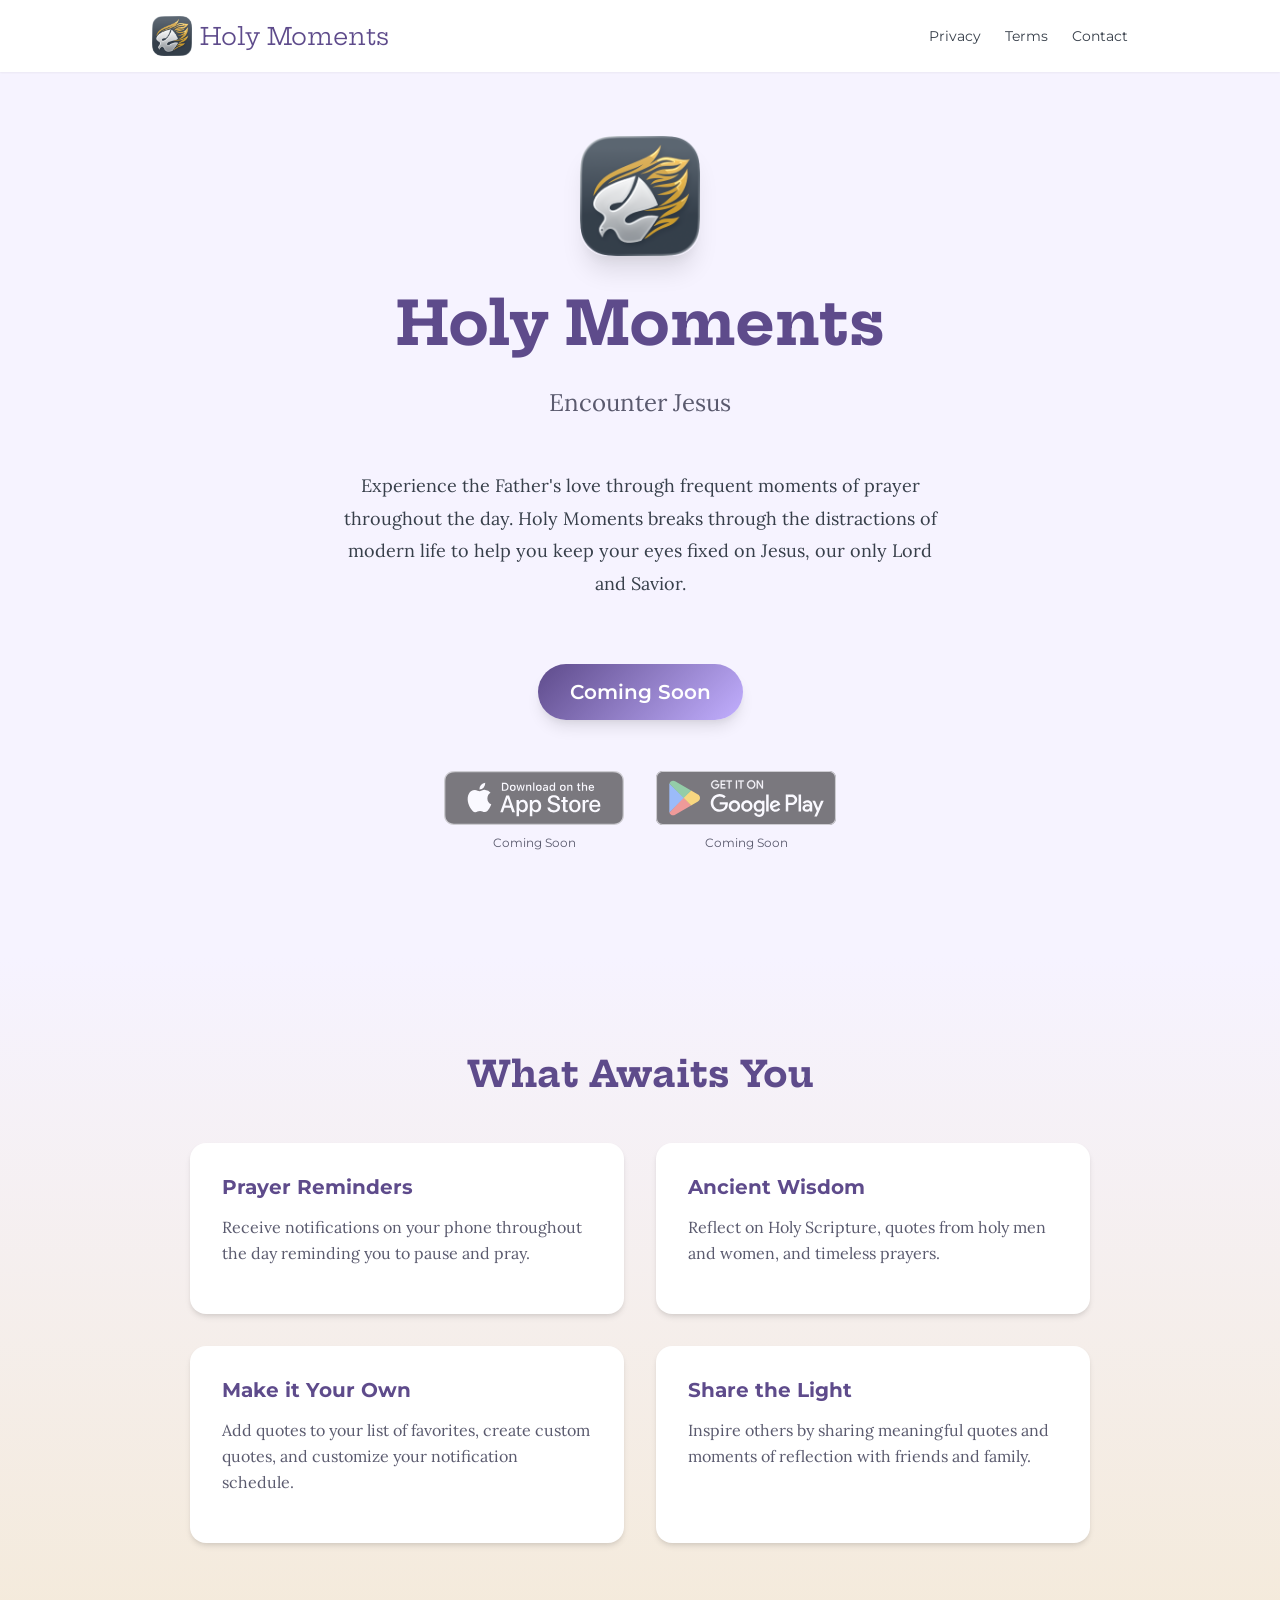
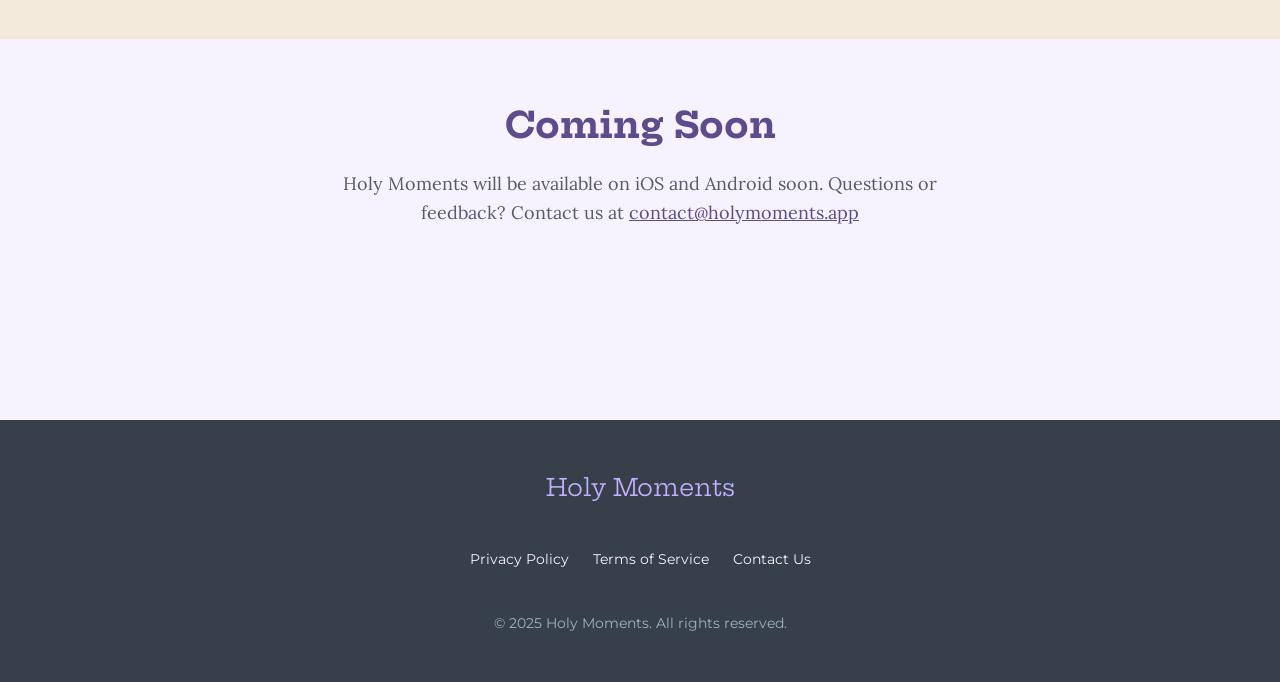
==== index.html @ 81e96ae2 "Layout changes in index.html" ====
<!DOCTYPE html>
<html lang="en">
<head>
    <meta charset="UTF-8">
    <meta name="viewport" content="width=device-width, initial-scale=1.0">
    <meta http-equiv="X-UA-Compatible" content="IE=edge">

    <!-- Primary Meta Tags -->
    <title>Holy Moments - Embrace Sacred Wisdom Daily</title>
    <meta name="title" content="Holy Moments - Embrace Sacred Wisdom Daily">
    <meta name="description" content="Discover daily inspiration through timeless prayers, meditations, and ancient wisdom. Holy Moments brings sacred moments to your daily life. Coming soon to iOS and Android.">
    <meta name="keywords" content="prayer, meditation, spiritual, holy moments, daily inspiration, ancient wisdom, mindfulness">
    <meta name="author" content="Holy Moments">

    <!-- Open Graph / Facebook -->
    <meta property="og:type" content="website">
    <meta property="og:url" content="https://holymoments.app/">
    <meta property="og:title" content="Holy Moments - Embrace Sacred Wisdom Daily">
    <meta property="og:description" content="Discover daily inspiration through timeless prayers, meditations, and ancient wisdom. Holy Moments brings sacred moments to your daily life.">
    <meta property="og:image" content="https://holymoments.app/Holy_Moments_OG_Image.png">
    <meta property="og:image:width" content="1200">
    <meta property="og:image:height" content="630">
    <meta property="og:site_name" content="Holy Moments">

    <!-- Twitter Card -->
    <meta name="twitter:card" content="summary_large_image">
    <meta name="twitter:url" content="https://holymoments.app/">
    <meta name="twitter:title" content="Holy Moments - Embrace Sacred Wisdom Daily">
    <meta name="twitter:description" content="Discover daily inspiration through timeless prayers, meditations, and ancient wisdom. Coming soon to iOS and Android.">
    <meta name="twitter:image" content="https://holymoments.app/Holy_Moments_OG_Image.png">

    <!-- Favicon -->
    <link rel="icon" type="image/png" href="/HolyMomentsLive-iOS-Default-256x256@1x.png">

    <!-- Canonical URL -->
    <link rel="canonical" href="https://holymoments.app/">

    <!-- Stylesheet -->
    <link rel="stylesheet" href="styles.css">

    <!-- Preconnect to Google Fonts for performance -->
    <link rel="preconnect" href="https://fonts.googleapis.com">
    <link rel="preconnect" href="https://fonts.gstatic.com" crossorigin>
</head>
<body>
    <!-- Header Navigation -->
    <header class="header">
        <nav class="nav container">
            <a href="/" class="nav-brand" style="display: flex; align-items: center; gap: 0.5rem;">
                <img src="HolyMomentsLive-iOS-Default-256x256@1x.png" alt="Holy Moments Logo" style="height: 40px; width: 40px; border-radius: 8px;">
                Holy Moments
            </a>
            <ul class="nav-links">
                <li><a href="/privacy-policy.html">Privacy</a></li>
                <li><a href="/terms-of-service.html">Terms</a></li>
                <li><a href="mailto:contact@holymoments.app">Contact</a></li>
            </ul>
        </nav>
    </header>

    <!-- Main Content -->
    <main>
        <!-- Hero Section -->
        <section class="section">
            <div class="container text-center">
                <img src="HolyMomentsLive-iOS-Default-256x256@1x.png" alt="Holy Moments App Icon" class="fade-in" style="width: 120px; height: 120px; margin: 0 auto var(--spacing-lg); display: block; border-radius: 27px; box-shadow: var(--shadow-xl);">

                <h1 class="fade-in" style="color: var(--color-royal-violet); font-size: var(--text-6xl); margin-bottom: var(--spacing-md);">
                    Holy Moments
                </h1>

                <p class="fade-in" style="font-family: var(--font-body); font-size: var(--text-2xl); color: var(--color-text-secondary); max-width: 700px; margin: 0 auto var(--spacing-xl);">
                    Encounter Jesus
                </p>

                <div class="fade-in" style="max-width: 600px; margin: 0 auto var(--spacing-2xl);">
                    <p style="font-size: var(--text-lg); line-height: 1.8; color: var(--color-text-primary);">
                        Experience the Father's love through frequent moments of prayer throughout the day.
                        Holy Moments breaks through the distractions of modern life to help you keep your eyes fixed on Jesus, our only Lord and Savior.
                    </p>
                </div>

                <!-- Coming Soon Badge -->
                <div class="fade-in" style="display: inline-block; background: linear-gradient(135deg, var(--color-royal-violet), var(--color-lavender-mist)); color: var(--color-pure-white); padding: 0.75rem 2rem; border-radius: var(--radius-full); font-family: var(--font-ui); font-weight: 600; font-size: var(--text-xl); margin-bottom: var(--spacing-xl); box-shadow: var(--shadow-lg);">
                    Coming Soon
                </div>

                <!-- App Store Buttons -->
                <div class="fade-in" style="display: flex; gap: var(--spacing-lg); justify-content: center; flex-wrap: wrap; margin-bottom: var(--spacing-2xl);">
                    <!-- App Store Button (Disabled) -->
                    <div style="position: relative;">
                        <a href="#" aria-disabled="true" onclick="return false;" style="display: flex; align-items: center; justify-content: center; width: 180px; height: 60px; opacity: 0.5; cursor: not-allowed; transition: opacity 0.3s ease;">
                            <img src="Download_on_the_App_Store_Badge_US-UK_RGB_blk_092917.svg" alt="Download on the App Store" style="width: 100%; height: 100%; object-fit: contain;">
                        </a>
                        <span style="position: absolute; bottom: -1.5rem; left: 50%; transform: translateX(-50%); font-family: var(--font-ui); font-size: var(--text-xs); color: var(--color-text-secondary); white-space: nowrap;">Coming Soon</span>
                    </div>

                    <!-- Google Play Button (Disabled) -->
                    <div style="position: relative;">
                        <a href="#" aria-disabled="true" onclick="return false;" style="display: flex; align-items: center; justify-content: center; width: 180px; height: 60px; opacity: 0.5; cursor: not-allowed; transition: opacity 0.3s ease;">
                            <img src="GetItOnGooglePlay_Badge_Web_color_English.svg" alt="Get it on Google Play" style="width: 100%; height: 100%; object-fit: contain;">
                        </a>
                        <span style="position: absolute; bottom: -1.5rem; left: 50%; transform: translateX(-50%); font-family: var(--font-ui); font-size: var(--text-xs); color: var(--color-text-secondary); white-space: nowrap;">Coming Soon</span>
                    </div>
                </div>
            </div>
        </section>

        <!-- Features Section -->
        <section class="section" style="background: linear-gradient(180deg, var(--color-pale-lavender) 0%, var(--color-cream) 100%); padding: var(--spacing-3xl) 0;">
            <div class="container">
                <h2 class="text-center mb-xl" style="color: var(--color-royal-violet);">
                    What Awaits You
                </h2>

                <style>
                    .features-grid {
                        display: grid;
                        grid-template-columns: repeat(2, 1fr);
                        gap: var(--spacing-lg);
                        max-width: 900px;
                        margin: 0 auto;
                    }
                    @media (max-width: 768px) {
                        .features-grid {
                            grid-template-columns: 1fr;
                        }
                    }
                </style>
                <div class="features-grid">
                    <!-- Feature 1 -->
                    <div class="card">
                        <h3 style="font-family: var(--font-ui); font-size: var(--text-xl); color: var(--color-royal-violet); margin-bottom: var(--spacing-sm);">
                            Prayer Reminders
                        </h3>
                        <p style="color: var(--color-text-secondary);">
                            Receive notifications on your phone throughout the day reminding you to pause and pray.
                        </p>
                    </div>

                    <!-- Feature 2 -->
                    <div class="card">
                        <h3 style="font-family: var(--font-ui); font-size: var(--text-xl); color: var(--color-royal-violet); margin-bottom: var(--spacing-sm);">
                            Ancient Wisdom
                        </h3>
                        <p style="color: var(--color-text-secondary);">
                            Reflect on Holy Scripture, quotes from holy men and women, and timeless prayers.
                        </p>
                    </div>
                    
                    <!-- Feature 3 -->
                    <div class="card">
                        <h3 style="font-family: var(--font-ui); font-size: var(--text-xl); color: var(--color-royal-violet); margin-bottom: var(--spacing-sm);">
                            Make it Your Own
                        </h3>
                        <p style="color: var(--color-text-secondary);">
                            Add quotes to your list of favorites, create custom quotes, and customize your notification schedule.
                        </p>
                    </div>
                    
                    <!-- Feature 4 -->
                    <div class="card">
                        <h3 style="font-family: var(--font-ui); font-size: var(--text-xl); color: var(--color-royal-violet); margin-bottom: var(--spacing-sm);">
                            Share the Light
                        </h3>
                        <p style="color: var(--color-text-secondary);">
                            Inspire others by sharing meaningful quotes and moments of reflection with friends and family.
                        </p>
                    </div>
                </div>
            </div>
        </section>

        <!-- Call to Action Section -->
        <section class="section text-center">
            <div class="container" style="max-width: 700px;">
                <h2 class="mb-md" style="color: var(--color-royal-violet);">
                    Coming Soon
                </h2>
                <p style="font-size: var(--text-lg); color: var(--color-text-secondary); margin-bottom: var(--spacing-lg);">
                    Holy Moments will be available on iOS and Android soon. Questions or feedback? Contact us at
                    <a href="mailto:contact@holymoments.app" style="color: var(--color-royal-violet); text-decoration: underline;">contact@holymoments.app</a>
                </p>
            </div>
        </section>
    </main>

    <!-- Footer -->
    <footer class="footer">
        <div class="container">
            <div class="footer-content">
                <p style="font-family: var(--font-primary); font-size: var(--text-2xl); color: var(--color-lavender-mist); margin-bottom: var(--spacing-sm);">
                    Holy Moments
                </p>

                <ul class="footer-links">
                    <li><a href="/privacy-policy.html">Privacy Policy</a></li>
                    <li><a href="/terms-of-service.html">Terms of Service</a></li>
                    <li><a href="mailto:contact@holymoments.app">Contact Us</a></li>
                </ul>

                <p class="footer-copyright">
                    &copy; 2025 Holy Moments. All rights reserved.
                </p>
            </div>
        </div>
    </footer>

    <!-- Minimal JavaScript for smooth animations on scroll -->
    <script>
        // Intersection Observer for fade-in animations on scroll
        const observerOptions = {
            threshold: 0.1,
            rootMargin: '0px 0px -50px 0px'
        };

        const observer = new IntersectionObserver((entries) => {
            entries.forEach(entry => {
                if (entry.isIntersecting) {
                    entry.target.style.opacity = '1';
                    entry.target.style.transform = 'translateY(0)';
                }
            });
        }, observerOptions);

        // Observe all fade-in elements
        document.querySelectorAll('.fade-in').forEach(el => {
            el.style.opacity = '0';
            el.style.transform = 'translateY(20px)';
            el.style.transition = 'opacity 0.6s ease-out, transform 0.6s ease-out';
            observer.observe(el);
        });

        // Prevent disabled app store buttons from navigating
        document.querySelectorAll('.app-store-button.disabled').forEach(button => {
            button.addEventListener('click', (e) => {
                e.preventDefault();
                return false;
            });
        });
    </script>
</body>
</html>
---- styles.css ----
/* Holy Moments Brand Stylesheet */
/* Last updated: November 13, 2025 */

/* ========================================
   GOOGLE FONTS IMPORT
   ======================================== */
@import url('https://fonts.googleapis.com/css2?family=Hepta+Slab:wght@300;400;500;600;700&family=Lora:ital,wght@0,400;0,500;0,600;0,700;1,400;1,500&family=Montserrat:wght@400;500;600;700&display=swap');

/* ========================================
   CSS CUSTOM PROPERTIES (VARIABLES)
   ======================================== */
:root {
  /* Primary Brand Colors */
  --color-golden-amber: #E6B64E;
  --color-slate-shadow: #373F4A;
  --color-royal-violet: #5E4B8B;
  --color-lavender-mist: #C2AFFF;
  --color-pale-lavender: #F6F3FF;
  --color-cream: #F4EADA;

  /* Supporting Colors */
  --color-teal-gray: #9CB7B3;
  --color-toast-green: #30D158;
  --color-toast-blue: #0A84FF;
  --color-toast-red: #FF453A;

  /* Neutral Colors */
  --color-pure-white: #FFFFFF;
  --color-very-light-purple: #FAF9FF;
  --color-very-light-gray: #FAFAFF;
  --color-very-dark-gray: #1C2025;
  --color-very-dark-gray-alt: #181818;
  --color-deep-black: #000000;

  /* Dynamic Theme Colors (Light Mode Default) */
  --color-background: var(--color-pale-lavender);
  --color-text-primary: var(--color-slate-shadow);
  --color-text-secondary: #5a5a6e;
  --color-button-primary: var(--color-golden-amber);
  --color-button-hover: #d4a43d;
  --color-accent: var(--color-royal-violet);
  --color-accent-light: var(--color-lavender-mist);

  /* Typography */
  --font-primary: 'Hepta Slab', serif;
  --font-body: 'Lora', serif;
  --font-ui: 'Montserrat', sans-serif;

  /* Font Sizes (Responsive Scale) */
  --text-xs: 0.75rem;    /* 12px */
  --text-sm: 0.875rem;   /* 14px */
  --text-base: 1rem;     /* 16px */
  --text-lg: 1.125rem;   /* 18px */
  --text-xl: 1.25rem;    /* 20px */
  --text-2xl: 1.5rem;    /* 24px */
  --text-3xl: 1.875rem;  /* 30px */
  --text-4xl: 2.25rem;   /* 36px */
  --text-5xl: 3rem;      /* 48px */
  --text-6xl: 3.75rem;   /* 60px */

  /* Spacing */
  --spacing-xs: 0.5rem;   /* 8px */
  --spacing-sm: 1rem;     /* 16px */
  --spacing-md: 1.5rem;   /* 24px */
  --spacing-lg: 2rem;     /* 32px */
  --spacing-xl: 3rem;     /* 48px */
  --spacing-2xl: 4rem;    /* 64px */
  --spacing-3xl: 6rem;    /* 96px */

  /* Border Radius */
  --radius-sm: 0.25rem;   /* 4px */
  --radius-md: 0.5rem;    /* 8px */
  --radius-lg: 1rem;      /* 16px */
  --radius-xl: 1.5rem;    /* 24px */
  --radius-full: 9999px;

  /* Shadows */
  --shadow-sm: 0 1px 2px 0 rgba(0, 0, 0, 0.05);
  --shadow-md: 0 4px 6px -1px rgba(0, 0, 0, 0.1), 0 2px 4px -1px rgba(0, 0, 0, 0.06);
  --shadow-lg: 0 10px 15px -3px rgba(0, 0, 0, 0.1), 0 4px 6px -2px rgba(0, 0, 0, 0.05);
  --shadow-xl: 0 20px 25px -5px rgba(0, 0, 0, 0.1), 0 10px 10px -5px rgba(0, 0, 0, 0.04);

  /* Transitions */
  --transition-fast: 150ms ease-in-out;
  --transition-base: 250ms ease-in-out;
  --transition-slow: 350ms ease-in-out;

  /* Container Widths */
  --container-sm: 640px;
  --container-md: 768px;
  --container-lg: 1024px;
  --container-xl: 1280px;
}

/* Dark Mode Variables */
@media (prefers-color-scheme: dark) {
  :root {
    --color-background: var(--color-slate-shadow);
    --color-text-primary: var(--color-pale-lavender);
    --color-text-secondary: #c5c5d8;
    --color-button-primary: var(--color-lavender-mist);
    --color-button-hover: #b09fff;
  }
}

/* ========================================
   BASE STYLES
   ======================================== */
* {
  margin: 0;
  padding: 0;
  box-sizing: border-box;
}

html {
  font-size: 16px;
  scroll-behavior: smooth;
  -webkit-font-smoothing: antialiased;
  -moz-osx-font-smoothing: grayscale;
}

body {
  font-family: var(--font-body);
  font-size: var(--text-base);
  line-height: 1.6;
  color: var(--color-text-primary);
  background-color: var(--color-background);
  min-height: 100vh;
}

/* ========================================
   TYPOGRAPHY
   ======================================== */
h1, h2, h3, h4, h5, h6 {
  font-family: var(--font-primary);
  line-height: 1.2;
  margin-bottom: var(--spacing-sm);
  color: var(--color-text-primary);
}

h1 {
  font-size: var(--text-5xl);
  margin-bottom: var(--spacing-md);
}

h2 {
  font-size: var(--text-4xl);
}

h3 {
  font-size: var(--text-3xl);
}

h4 {
  font-size: var(--text-2xl);
}

h5 {
  font-size: var(--text-xl);
}

h6 {
  font-size: var(--text-lg);
}

p {
  margin-bottom: var(--spacing-sm);
  font-family: var(--font-body);
}

a {
  color: var(--color-accent);
  text-decoration: none;
  transition: color var(--transition-fast);
}

a:hover {
  color: var(--color-accent-light);
}

strong, b {
  font-weight: 600;
}

/* ========================================
   LAYOUT UTILITIES
   ======================================== */
.container {
  width: 100%;
  max-width: var(--container-lg);
  margin: 0 auto;
  padding: 0 var(--spacing-md);
}

.container-sm {
  max-width: var(--container-sm);
}

.container-md {
  max-width: var(--container-md);
}

.container-xl {
  max-width: var(--container-xl);
}

.section {
  padding: var(--spacing-2xl) 0;
}

.text-center {
  text-align: center;
}

.text-primary {
  color: var(--color-text-primary);
}

.text-secondary {
  color: var(--color-text-secondary);
}

/* ========================================
   BUTTONS
   ======================================== */
.btn {
  display: inline-block;
  font-family: var(--font-ui);
  font-size: var(--text-base);
  font-weight: 600;
  padding: 0.75rem 1.5rem;
  border-radius: var(--radius-md);
  border: none;
  cursor: pointer;
  transition: all var(--transition-base);
  text-align: center;
  text-decoration: none;
  line-height: 1.5;
}

.btn-primary {
  background-color: var(--color-button-primary);
  color: var(--color-slate-shadow);
}

.btn-primary:hover {
  background-color: var(--color-button-hover);
  transform: translateY(-2px);
  box-shadow: var(--shadow-lg);
}

.btn-secondary {
  background-color: var(--color-accent);
  color: var(--color-pure-white);
}

.btn-secondary:hover {
  background-color: var(--color-accent-light);
  color: var(--color-slate-shadow);
  transform: translateY(-2px);
  box-shadow: var(--shadow-lg);
}

.btn-outline {
  background-color: transparent;
  border: 2px solid var(--color-button-primary);
  color: var(--color-button-primary);
}

.btn-outline:hover {
  background-color: var(--color-button-primary);
  color: var(--color-slate-shadow);
}

.btn-disabled,
.btn:disabled {
  opacity: 0.5;
  cursor: not-allowed;
  pointer-events: none;
}

.btn-lg {
  font-size: var(--text-lg);
  padding: 1rem 2rem;
}

.btn-sm {
  font-size: var(--text-sm);
  padding: 0.5rem 1rem;
}

/* App Store Buttons */
.app-store-button {
  display: inline-flex;
  align-items: center;
  justify-content: center;
  background-color: var(--color-deep-black);
  color: var(--color-pure-white);
  padding: 0.75rem 1.5rem;
  border-radius: var(--radius-md);
  font-family: var(--font-ui);
  font-size: var(--text-sm);
  font-weight: 500;
  text-decoration: none;
  transition: all var(--transition-base);
  min-width: 160px;
}

.app-store-button:hover:not(.disabled) {
  background-color: #2c2c2c;
  transform: translateY(-2px);
  box-shadow: var(--shadow-lg);
  color: var(--color-pure-white);
}

.app-store-button.disabled {
  opacity: 0.4;
  cursor: not-allowed;
  background-color: var(--color-very-dark-gray);
}

.app-store-button svg,
.app-store-button img {
  margin-right: 0.5rem;
  width: 24px;
  height: 24px;
}

/* ========================================
   NAVIGATION
   ======================================== */
.header {
  background-color: var(--color-pure-white);
  box-shadow: var(--shadow-sm);
  padding: var(--spacing-sm) 0;
  position: sticky;
  top: 0;
  z-index: 100;
}

@media (prefers-color-scheme: dark) {
  .header {
    background-color: var(--color-very-dark-gray);
  }
}

.nav {
  display: flex;
  justify-content: space-between;
  align-items: center;
}

.nav-brand {
  font-family: var(--font-primary);
  font-size: var(--text-2xl);
  color: var(--color-accent);
  text-decoration: none;
  transition: color var(--transition-fast);
}

.nav-brand:hover {
  color: var(--color-accent-light);
}

.nav-links {
  display: flex;
  gap: var(--spacing-md);
  list-style: none;
}

.nav-links a {
  font-family: var(--font-ui);
  font-size: var(--text-sm);
  color: var(--color-text-primary);
  text-decoration: none;
  transition: color var(--transition-fast);
}

.nav-links a:hover {
  color: var(--color-accent);
}

/* ========================================
   FOOTER
   ======================================== */
.footer {
  background-color: var(--color-slate-shadow);
  color: var(--color-pale-lavender);
  padding: var(--spacing-xl) 0 var(--spacing-lg);
  margin-top: var(--spacing-3xl);
}

.footer-content {
  display: flex;
  flex-direction: column;
  align-items: center;
  gap: var(--spacing-md);
  text-align: center;
}

.footer-links {
  display: flex;
  gap: var(--spacing-md);
  list-style: none;
  flex-wrap: wrap;
  justify-content: center;
}

.footer-links a {
  font-family: var(--font-ui);
  font-size: var(--text-sm);
  color: var(--color-pale-lavender);
  text-decoration: none;
  transition: color var(--transition-fast);
}

.footer-links a:hover {
  color: var(--color-lavender-mist);
}

.footer-copyright {
  font-family: var(--font-ui);
  font-size: var(--text-sm);
  color: var(--color-teal-gray);
  margin-top: var(--spacing-sm);
}

/* ========================================
   CARDS & COMPONENTS
   ======================================== */
.card {
  background-color: var(--color-pure-white);
  border-radius: var(--radius-lg);
  padding: var(--spacing-lg);
  box-shadow: var(--shadow-md);
  transition: transform var(--transition-base), box-shadow var(--transition-base);
}

@media (prefers-color-scheme: dark) {
  .card {
    background-color: var(--color-very-dark-gray);
  }
}

.card:hover {
  transform: translateY(-4px);
  box-shadow: var(--shadow-xl);
}

/* ========================================
   RESPONSIVE TYPOGRAPHY
   ======================================== */
@media (max-width: 768px) {
  :root {
    --text-5xl: 2.25rem;  /* 36px on mobile */
    --text-4xl: 1.875rem; /* 30px on mobile */
    --text-3xl: 1.5rem;   /* 24px on mobile */
  }

  h1 {
    font-size: var(--text-4xl);
  }

  .section {
    padding: var(--spacing-xl) 0;
  }
}

@media (max-width: 480px) {
  :root {
    --text-5xl: 1.875rem; /* 30px on small mobile */
    --text-4xl: 1.5rem;   /* 24px on small mobile */
  }

  .container {
    padding: 0 var(--spacing-sm);
  }

  .nav-links {
    gap: var(--spacing-sm);
    font-size: var(--text-xs);
  }
}

/* ========================================
   UTILITY CLASSES
   ======================================== */
.mt-xs { margin-top: var(--spacing-xs); }
.mt-sm { margin-top: var(--spacing-sm); }
.mt-md { margin-top: var(--spacing-md); }
.mt-lg { margin-top: var(--spacing-lg); }
.mt-xl { margin-top: var(--spacing-xl); }
.mt-2xl { margin-top: var(--spacing-2xl); }

.mb-xs { margin-bottom: var(--spacing-xs); }
.mb-sm { margin-bottom: var(--spacing-sm); }
.mb-md { margin-bottom: var(--spacing-md); }
.mb-lg { margin-bottom: var(--spacing-lg); }
.mb-xl { margin-bottom: var(--spacing-xl); }
.mb-2xl { margin-bottom: var(--spacing-2xl); }

.pt-xs { padding-top: var(--spacing-xs); }
.pt-sm { padding-top: var(--spacing-sm); }
.pt-md { padding-top: var(--spacing-md); }
.pt-lg { padding-top: var(--spacing-lg); }
.pt-xl { padding-top: var(--spacing-xl); }

.pb-xs { padding-bottom: var(--spacing-xs); }
.pb-sm { padding-bottom: var(--spacing-sm); }
.pb-md { padding-bottom: var(--spacing-md); }
.pb-lg { padding-bottom: var(--spacing-lg); }
.pb-xl { padding-bottom: var(--spacing-xl); }

.fade-in {
  animation: fadeIn var(--transition-slow) ease-in;
}

@keyframes fadeIn {
  from {
    opacity: 0;
    transform: translateY(20px);
  }
  to {
    opacity: 1;
    transform: translateY(0);
  }
}
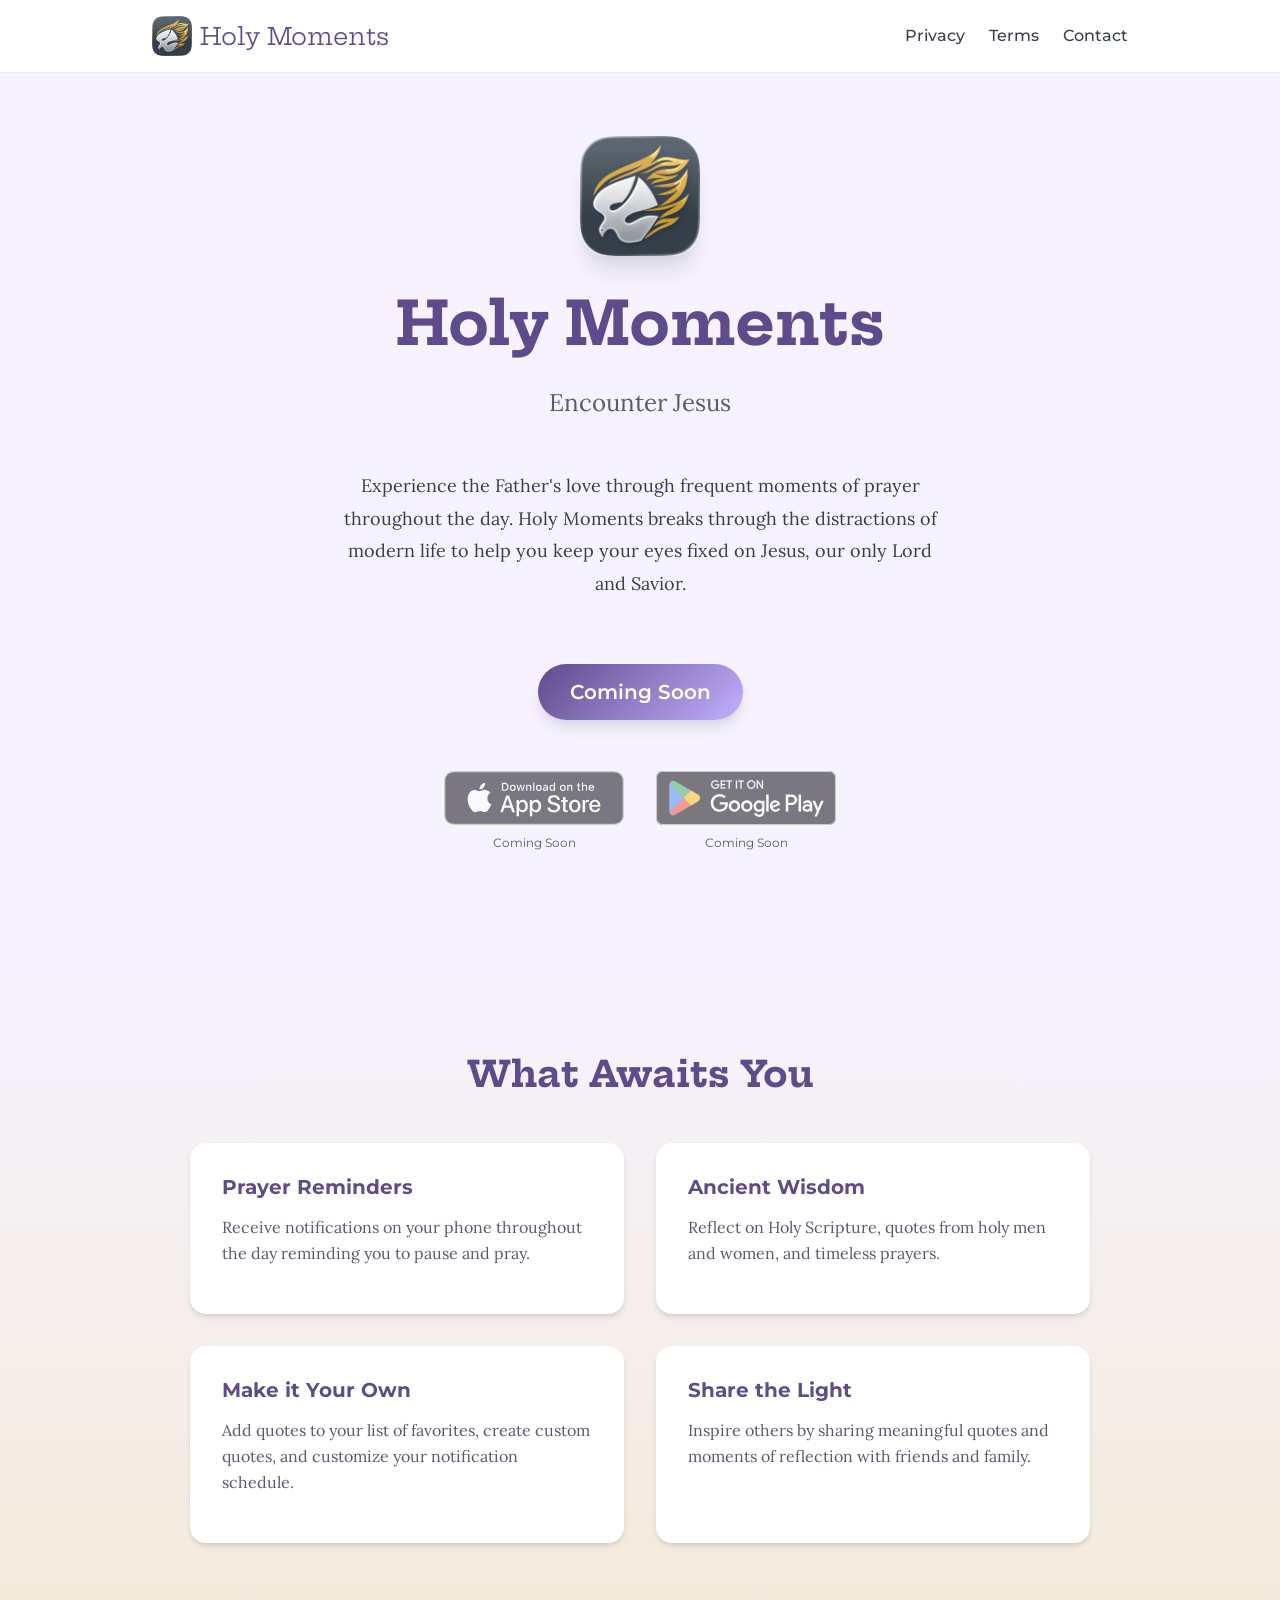
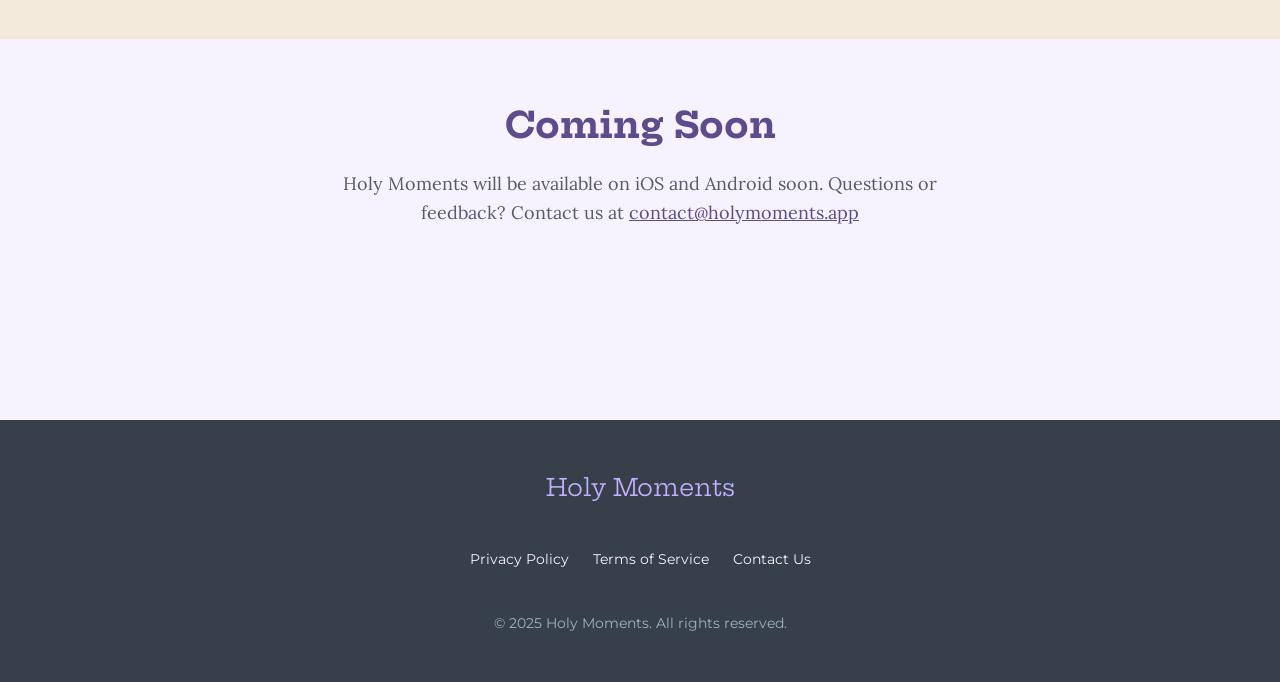
==== commit 7c4116ed: "Adjusting styling and layout" ====
--- a/index.html
+++ b/index.html
@@ -6,17 +6,17 @@
     <meta http-equiv="X-UA-Compatible" content="IE=edge">
 
     <!-- Primary Meta Tags -->
-    <title>Holy Moments - Embrace Sacred Wisdom Daily</title>
-    <meta name="title" content="Holy Moments - Embrace Sacred Wisdom Daily">
-    <meta name="description" content="Discover daily inspiration through timeless prayers, meditations, and ancient wisdom. Holy Moments brings sacred moments to your daily life. Coming soon to iOS and Android.">
+    <title>Holy Moments</title>
+    <meta name="title" content="Holy Moments">
+    <meta name="description" content="Experience the Father's love through frequent moments of prayer throughout the day. Holy Moments breaks through the distractions of modern life to help you keep your eyes fixed on Jesus, our only Lord and Savior.">
     <meta name="keywords" content="prayer, meditation, spiritual, holy moments, daily inspiration, ancient wisdom, mindfulness">
     <meta name="author" content="Holy Moments">
 
     <!-- Open Graph / Facebook -->
     <meta property="og:type" content="website">
     <meta property="og:url" content="https://holymoments.app/">
-    <meta property="og:title" content="Holy Moments - Embrace Sacred Wisdom Daily">
-    <meta property="og:description" content="Discover daily inspiration through timeless prayers, meditations, and ancient wisdom. Holy Moments brings sacred moments to your daily life.">
+    <meta property="og:title" content="Holy Moments">
+    <meta property="og:description" content="Experience the Father's love through frequent moments of prayer throughout the day. Holy Moments breaks through the distractions of modern life to help you keep your eyes fixed on Jesus, our only Lord and Savior.">
     <meta property="og:image" content="https://holymoments.app/Holy_Moments_OG_Image.png">
     <meta property="og:image:width" content="1200">
     <meta property="og:image:height" content="630">
@@ -25,8 +25,8 @@
     <!-- Twitter Card -->
     <meta name="twitter:card" content="summary_large_image">
     <meta name="twitter:url" content="https://holymoments.app/">
-    <meta name="twitter:title" content="Holy Moments - Embrace Sacred Wisdom Daily">
-    <meta name="twitter:description" content="Discover daily inspiration through timeless prayers, meditations, and ancient wisdom. Coming soon to iOS and Android.">
+    <meta name="twitter:title" content="Holy Moments">
+    <meta name="twitter:description" content="Experience the Father's love through frequent moments of prayer throughout the day. Holy Moments breaks through the distractions of modern life to help you keep your eyes fixed on Jesus, our only Lord and Savior.">
     <meta name="twitter:image" content="https://holymoments.app/Holy_Moments_OG_Image.png">
 
     <!-- Favicon -->
@@ -50,7 +50,16 @@
                 <img src="HolyMomentsLive-iOS-Default-256x256@1x.png" alt="Holy Moments Logo" style="height: 40px; width: 40px; border-radius: 8px;">
                 Holy Moments
             </a>
-            <ul class="nav-links">
+
+            <!-- Hamburger Menu Button (Mobile Only) -->
+            <button class="hamburger" id="hamburger" aria-label="Toggle menu">
+                <span></span>
+                <span></span>
+                <span></span>
+            </button>
+
+            <!-- Navigation Links -->
+            <ul class="nav-links" id="navLinks">
                 <li><a href="/privacy-policy.html">Privacy</a></li>
                 <li><a href="/terms-of-service.html">Terms</a></li>
                 <li><a href="mailto:contact@holymoments.app">Contact</a></li>
@@ -238,6 +247,33 @@
                 return false;
             });
         });
+
+        // Hamburger menu toggle
+        const hamburger = document.getElementById('hamburger');
+        const navLinks = document.getElementById('navLinks');
+
+        if (hamburger && navLinks) {
+            hamburger.addEventListener('click', () => {
+                hamburger.classList.toggle('active');
+                navLinks.classList.toggle('active');
+            });
+
+            // Close menu when clicking on a link
+            navLinks.querySelectorAll('a').forEach(link => {
+                link.addEventListener('click', () => {
+                    hamburger.classList.remove('active');
+                    navLinks.classList.remove('active');
+                });
+            });
+
+            // Close menu when clicking outside
+            document.addEventListener('click', (e) => {
+                if (!hamburger.contains(e.target) && !navLinks.contains(e.target)) {
+                    hamburger.classList.remove('active');
+                    navLinks.classList.remove('active');
+                }
+            });
+        }
     </script>
 </body>
 </html>
--- a/styles.css
+++ b/styles.css
@@ -370,7 +370,8 @@
 
 .nav-links a {
   font-family: var(--font-ui);
-  font-size: var(--text-sm);
+  font-size: var(--text-base);
+  font-weight: 500;
   color: var(--color-text-primary);
   text-decoration: none;
   transition: color var(--transition-fast);
@@ -448,6 +449,80 @@
 }
 
 /* ========================================
+   MOBILE NAVIGATION
+   ======================================== */
+/* Hamburger button - hidden by default */
+.hamburger {
+  display: none;
+  flex-direction: column;
+  gap: 5px;
+  background: none;
+  border: none;
+  cursor: pointer;
+  padding: 8px;
+  z-index: 1001;
+}
+
+.hamburger span {
+  width: 25px;
+  height: 3px;
+  background-color: var(--color-text-primary);
+  transition: all 0.3s ease;
+  border-radius: 3px;
+}
+
+/* Hamburger animation when open - simple X */
+.hamburger.active span:nth-child(1) {
+  transform: translateY(8px) rotate(45deg);
+}
+
+.hamburger.active span:nth-child(2) {
+  opacity: 0;
+}
+
+.hamburger.active span:nth-child(3) {
+  transform: translateY(-8px) rotate(-45deg);
+}
+
+/* Mobile styles */
+@media (max-width: 768px) {
+  .hamburger {
+    display: flex;
+  }
+
+  .nav-links {
+    position: fixed;
+    top: 0;
+    right: -100%;
+    height: 100vh;
+    width: 70%;
+    max-width: 300px;
+    background-color: var(--color-background);
+    flex-direction: column;
+    padding: 80px 30px 30px;
+    gap: var(--spacing-lg);
+    box-shadow: -2px 0 10px rgba(0, 0, 0, 0.1);
+    transition: right 0.3s ease;
+    z-index: 1000;
+  }
+
+  .nav-links.active {
+    right: 0;
+  }
+
+  .nav-links li {
+    width: 100%;
+  }
+
+  .nav-links a {
+    font-size: var(--text-lg);
+    font-weight: 500;
+    padding: var(--spacing-sm) 0;
+    display: block;
+  }
+}
+
+/* ========================================
    RESPONSIVE TYPOGRAPHY
    ======================================== */
 @media (max-width: 768px) {
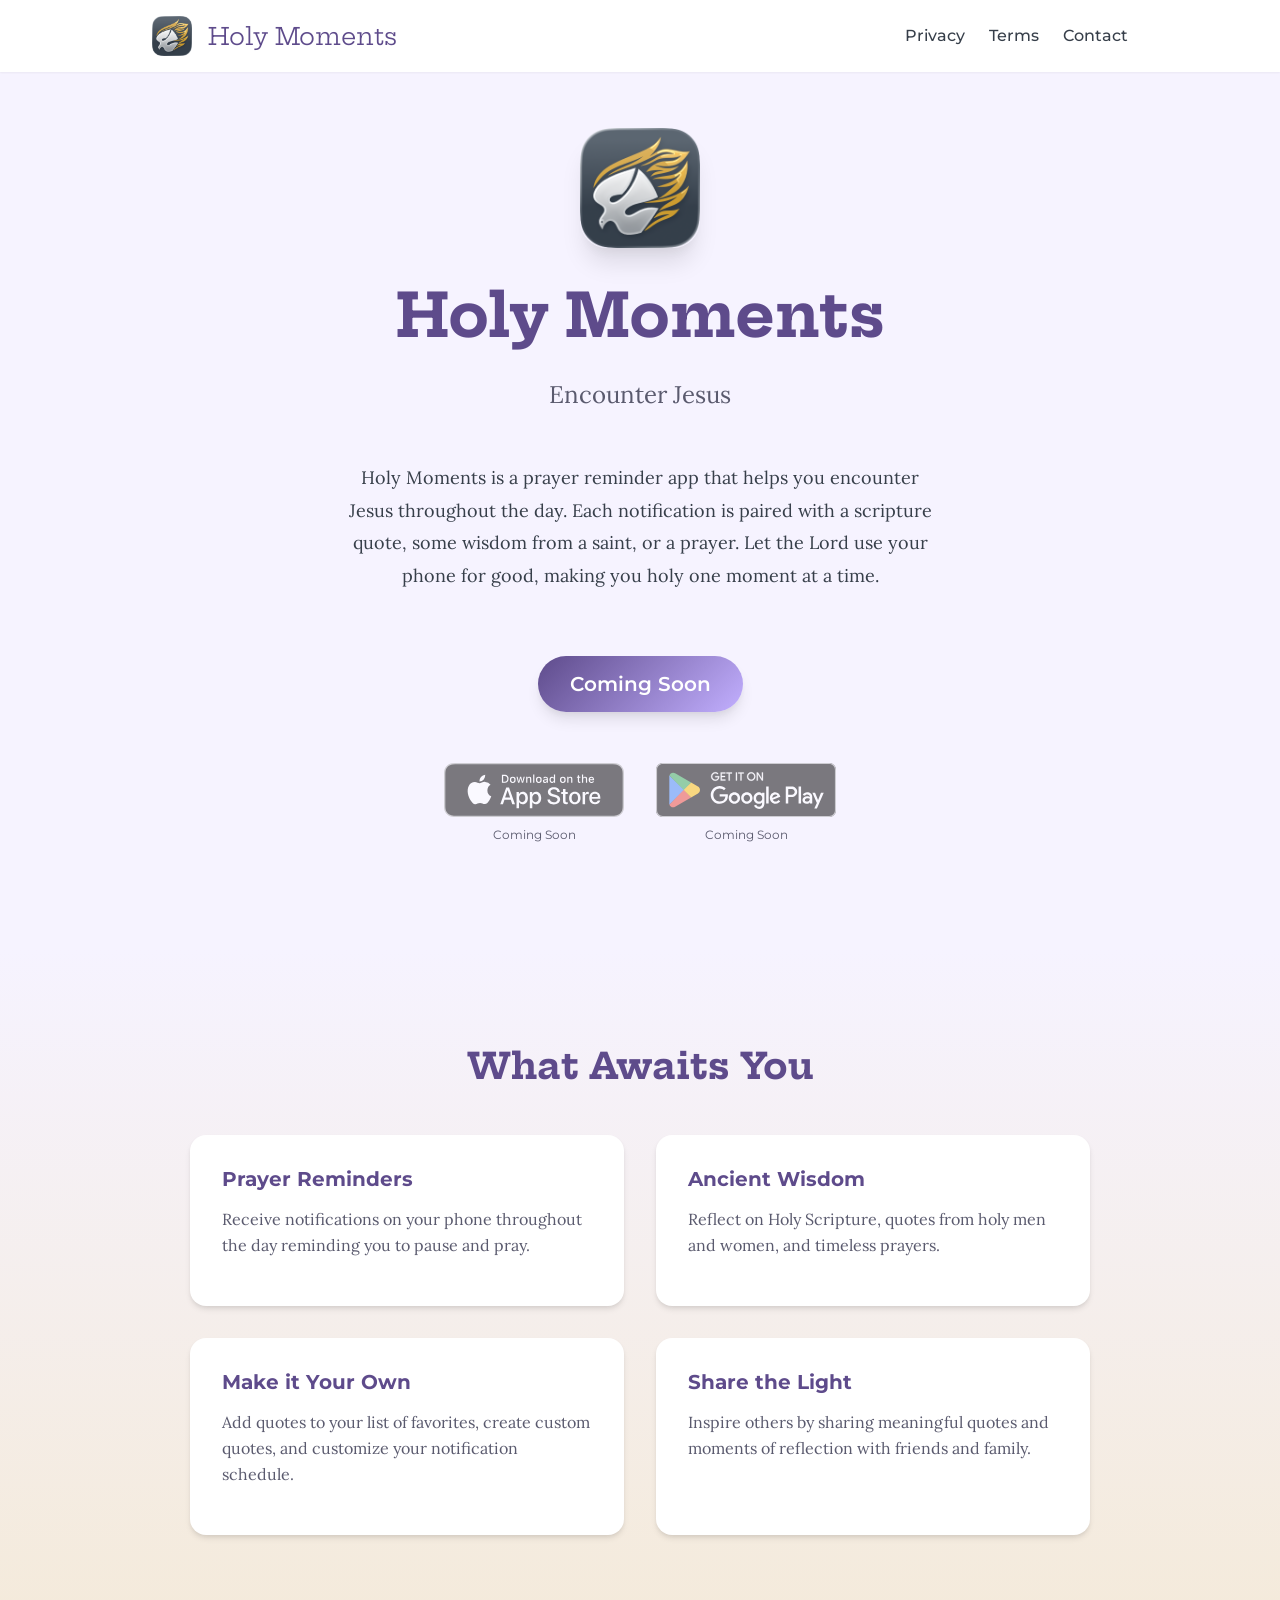
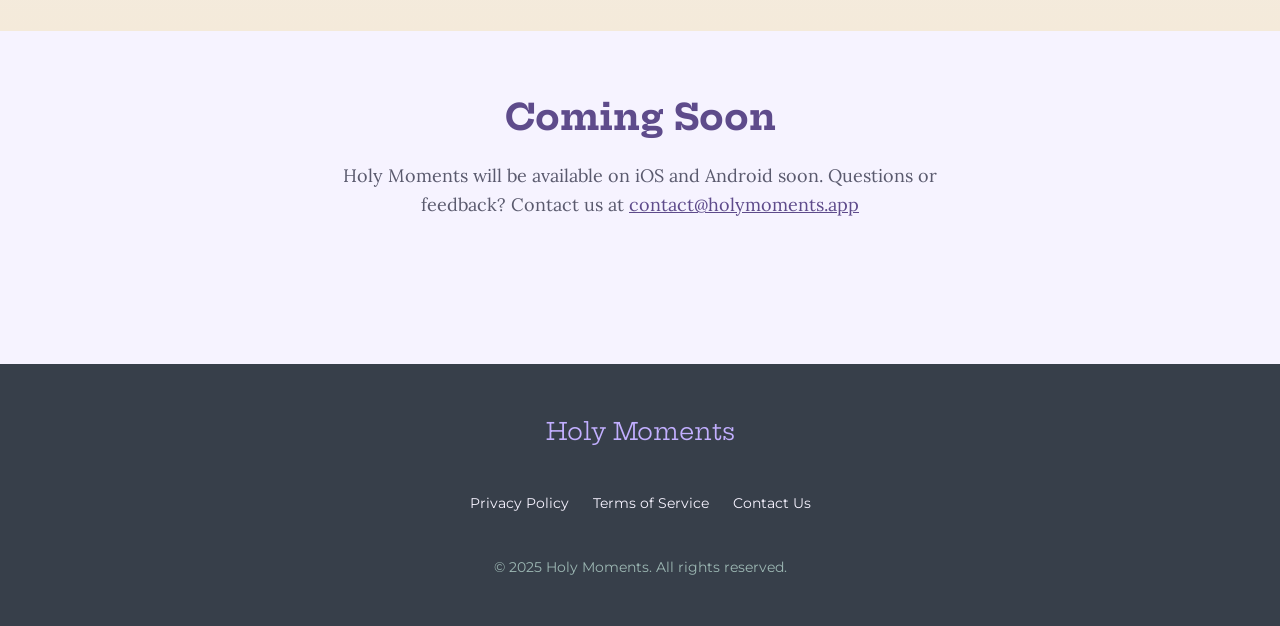
==== commit 39bd4d64: "Style and language updates" ====
--- a/index.html
+++ b/index.html
@@ -1,279 +1,303 @@
 <!DOCTYPE html>
 <html lang="en">
-<head>
-    <meta charset="UTF-8">
-    <meta name="viewport" content="width=device-width, initial-scale=1.0">
-    <meta http-equiv="X-UA-Compatible" content="IE=edge">
+  <head>
+    <meta charset="UTF-8" />
+    <meta name="viewport" content="width=device-width, initial-scale=1.0" />
+    <meta http-equiv="X-UA-Compatible" content="IE=edge" />
 
     <!-- Primary Meta Tags -->
     <title>Holy Moments</title>
-    <meta name="title" content="Holy Moments">
-    <meta name="description" content="Experience the Father's love through frequent moments of prayer throughout the day. Holy Moments breaks through the distractions of modern life to help you keep your eyes fixed on Jesus, our only Lord and Savior.">
-    <meta name="keywords" content="prayer, meditation, spiritual, holy moments, daily inspiration, ancient wisdom, mindfulness">
-    <meta name="author" content="Holy Moments">
+    <meta name="title" content="Holy Moments" />
+    <meta
+      name="description"
+      content="Holy Moments is a prayer reminder app that helps you encounter Jesus throughout the day. Each notification is paired with a scripture quote, some wisdom from a saint, or a prayer. Let the Lord use your phone for good, making you holy one moment at a time."
+    />
+    <meta
+      name="keywords"
+      content="prayer, meditation, spiritual, holy moments, daily inspiration, ancient wisdom, mindfulness"
+    />
+    <meta name="author" content="Holy Moments" />
 
     <!-- Open Graph / Facebook -->
-    <meta property="og:type" content="website">
-    <meta property="og:url" content="https://holymoments.app/">
-    <meta property="og:title" content="Holy Moments">
-    <meta property="og:description" content="Experience the Father's love through frequent moments of prayer throughout the day. Holy Moments breaks through the distractions of modern life to help you keep your eyes fixed on Jesus, our only Lord and Savior.">
-    <meta property="og:image" content="https://holymoments.app/Holy_Moments_OG_Image.png">
-    <meta property="og:image:width" content="1200">
-    <meta property="og:image:height" content="630">
-    <meta property="og:site_name" content="Holy Moments">
+    <meta property="og:type" content="website" />
+    <meta property="og:url" content="https://holymoments.app/" />
+    <meta property="og:title" content="Holy Moments" />
+    <meta
+      property="og:description"
+      content="Holy Moments is a prayer reminder app that helps you encounter Jesus throughout the day. Each notification is paired with a scripture quote, some wisdom from a saint, or a prayer. Let the Lord use your phone for good, making you holy one moment at a time."
+    />
+    <meta
+      property="og:image"
+      content="https://holymoments.app/Holy_Moments_OG_Image.png"
+    />
+    <meta property="og:image:width" content="1200" />
+    <meta property="og:image:height" content="630" />
+    <meta property="og:site_name" content="Holy Moments" />
 
     <!-- Twitter Card -->
-    <meta name="twitter:card" content="summary_large_image">
-    <meta name="twitter:url" content="https://holymoments.app/">
-    <meta name="twitter:title" content="Holy Moments">
-    <meta name="twitter:description" content="Experience the Father's love through frequent moments of prayer throughout the day. Holy Moments breaks through the distractions of modern life to help you keep your eyes fixed on Jesus, our only Lord and Savior.">
-    <meta name="twitter:image" content="https://holymoments.app/Holy_Moments_OG_Image.png">
+    <meta name="twitter:card" content="summary_large_image" />
+    <meta name="twitter:url" content="https://holymoments.app/" />
+    <meta name="twitter:title" content="Holy Moments" />
+    <meta
+      name="twitter:description"
+      content="Holy Moments is a prayer reminder app that helps you encounter Jesus throughout the day. Each notification is paired with a scripture quote, some wisdom from a saint, or a prayer. Let the Lord use your phone for good, making you holy one moment at a time."
+    />
+    <meta
+      name="twitter:image"
+      content="https://holymoments.app/Holy_Moments_OG_Image.png"
+    />
 
     <!-- Favicon -->
-    <link rel="icon" type="image/png" href="/HolyMomentsLive-iOS-Default-256x256@1x.png">
+    <link
+      rel="icon"
+      type="image/png"
+      href="/HolyMomentsLive-iOS-Default-256x256@1x.png"
+    />
 
     <!-- Canonical URL -->
-    <link rel="canonical" href="https://holymoments.app/">
+    <link rel="canonical" href="https://holymoments.app/" />
 
     <!-- Stylesheet -->
-    <link rel="stylesheet" href="styles.css">
+    <link rel="stylesheet" href="styles.css" />
 
     <!-- Preconnect to Google Fonts for performance -->
-    <link rel="preconnect" href="https://fonts.googleapis.com">
-    <link rel="preconnect" href="https://fonts.gstatic.com" crossorigin>
-</head>
-<body>
+    <link rel="preconnect" href="https://fonts.googleapis.com" />
+    <link rel="preconnect" href="https://fonts.gstatic.com" crossorigin />
+  </head>
+  <body>
     <!-- Header Navigation -->
     <header class="header">
-        <nav class="nav container">
-            <a href="/" class="nav-brand" style="display: flex; align-items: center; gap: 0.5rem;">
-                <img src="HolyMomentsLive-iOS-Default-256x256@1x.png" alt="Holy Moments Logo" style="height: 40px; width: 40px; border-radius: 8px;">
-                Holy Moments
-            </a>
-
-            <!-- Hamburger Menu Button (Mobile Only) -->
-            <button class="hamburger" id="hamburger" aria-label="Toggle menu">
-                <span></span>
-                <span></span>
-                <span></span>
-            </button>
-
-            <!-- Navigation Links -->
-            <ul class="nav-links" id="navLinks">
-                <li><a href="/privacy-policy.html">Privacy</a></li>
-                <li><a href="/terms-of-service.html">Terms</a></li>
-                <li><a href="mailto:contact@holymoments.app">Contact</a></li>
-            </ul>
-        </nav>
+      <nav class="nav container">
+        <a href="/" class="nav-brand nav-brand-wrapper">
+          <img
+            src="HolyMomentsLive-iOS-Default-256x256@1x.png"
+            alt="Holy Moments Logo"
+            class="nav-brand-logo"
+          />
+          Holy Moments
+        </a>
+
+        <!-- Hamburger Menu Button (Mobile Only) -->
+        <button class="hamburger" id="hamburger" aria-label="Toggle menu">
+          <span></span>
+          <span></span>
+          <span></span>
+        </button>
+
+        <!-- Navigation Links -->
+        <ul class="nav-links" id="navLinks">
+          <li><a href="/privacy-policy.html">Privacy</a></li>
+          <li><a href="/terms-of-service.html">Terms</a></li>
+          <li><a href="mailto:contact@holymoments.app">Contact</a></li>
+        </ul>
+      </nav>
     </header>
 
     <!-- Main Content -->
     <main>
-        <!-- Hero Section -->
-        <section class="section">
-            <div class="container text-center">
-                <img src="HolyMomentsLive-iOS-Default-256x256@1x.png" alt="Holy Moments App Icon" class="fade-in" style="width: 120px; height: 120px; margin: 0 auto var(--spacing-lg); display: block; border-radius: 27px; box-shadow: var(--shadow-xl);">
-
-                <h1 class="fade-in" style="color: var(--color-royal-violet); font-size: var(--text-6xl); margin-bottom: var(--spacing-md);">
-                    Holy Moments
-                </h1>
-
-                <p class="fade-in" style="font-family: var(--font-body); font-size: var(--text-2xl); color: var(--color-text-secondary); max-width: 700px; margin: 0 auto var(--spacing-xl);">
-                    Encounter Jesus
-                </p>
-
-                <div class="fade-in" style="max-width: 600px; margin: 0 auto var(--spacing-2xl);">
-                    <p style="font-size: var(--text-lg); line-height: 1.8; color: var(--color-text-primary);">
-                        Experience the Father's love through frequent moments of prayer throughout the day.
-                        Holy Moments breaks through the distractions of modern life to help you keep your eyes fixed on Jesus, our only Lord and Savior.
-                    </p>
-                </div>
-
-                <!-- Coming Soon Badge -->
-                <div class="fade-in" style="display: inline-block; background: linear-gradient(135deg, var(--color-royal-violet), var(--color-lavender-mist)); color: var(--color-pure-white); padding: 0.75rem 2rem; border-radius: var(--radius-full); font-family: var(--font-ui); font-weight: 600; font-size: var(--text-xl); margin-bottom: var(--spacing-xl); box-shadow: var(--shadow-lg);">
-                    Coming Soon
-                </div>
-
-                <!-- App Store Buttons -->
-                <div class="fade-in" style="display: flex; gap: var(--spacing-lg); justify-content: center; flex-wrap: wrap; margin-bottom: var(--spacing-2xl);">
-                    <!-- App Store Button (Disabled) -->
-                    <div style="position: relative;">
-                        <a href="#" aria-disabled="true" onclick="return false;" style="display: flex; align-items: center; justify-content: center; width: 180px; height: 60px; opacity: 0.5; cursor: not-allowed; transition: opacity 0.3s ease;">
-                            <img src="Download_on_the_App_Store_Badge_US-UK_RGB_blk_092917.svg" alt="Download on the App Store" style="width: 100%; height: 100%; object-fit: contain;">
-                        </a>
-                        <span style="position: absolute; bottom: -1.5rem; left: 50%; transform: translateX(-50%); font-family: var(--font-ui); font-size: var(--text-xs); color: var(--color-text-secondary); white-space: nowrap;">Coming Soon</span>
-                    </div>
-
-                    <!-- Google Play Button (Disabled) -->
-                    <div style="position: relative;">
-                        <a href="#" aria-disabled="true" onclick="return false;" style="display: flex; align-items: center; justify-content: center; width: 180px; height: 60px; opacity: 0.5; cursor: not-allowed; transition: opacity 0.3s ease;">
-                            <img src="GetItOnGooglePlay_Badge_Web_color_English.svg" alt="Get it on Google Play" style="width: 100%; height: 100%; object-fit: contain;">
-                        </a>
-                        <span style="position: absolute; bottom: -1.5rem; left: 50%; transform: translateX(-50%); font-family: var(--font-ui); font-size: var(--text-xs); color: var(--color-text-secondary); white-space: nowrap;">Coming Soon</span>
-                    </div>
-                </div>
-            </div>
-        </section>
-
-        <!-- Features Section -->
-        <section class="section" style="background: linear-gradient(180deg, var(--color-pale-lavender) 0%, var(--color-cream) 100%); padding: var(--spacing-3xl) 0;">
-            <div class="container">
-                <h2 class="text-center mb-xl" style="color: var(--color-royal-violet);">
-                    What Awaits You
-                </h2>
-
-                <style>
-                    .features-grid {
-                        display: grid;
-                        grid-template-columns: repeat(2, 1fr);
-                        gap: var(--spacing-lg);
-                        max-width: 900px;
-                        margin: 0 auto;
-                    }
-                    @media (max-width: 768px) {
-                        .features-grid {
-                            grid-template-columns: 1fr;
-                        }
-                    }
-                </style>
-                <div class="features-grid">
-                    <!-- Feature 1 -->
-                    <div class="card">
-                        <h3 style="font-family: var(--font-ui); font-size: var(--text-xl); color: var(--color-royal-violet); margin-bottom: var(--spacing-sm);">
-                            Prayer Reminders
-                        </h3>
-                        <p style="color: var(--color-text-secondary);">
-                            Receive notifications on your phone throughout the day reminding you to pause and pray.
-                        </p>
-                    </div>
-
-                    <!-- Feature 2 -->
-                    <div class="card">
-                        <h3 style="font-family: var(--font-ui); font-size: var(--text-xl); color: var(--color-royal-violet); margin-bottom: var(--spacing-sm);">
-                            Ancient Wisdom
-                        </h3>
-                        <p style="color: var(--color-text-secondary);">
-                            Reflect on Holy Scripture, quotes from holy men and women, and timeless prayers.
-                        </p>
-                    </div>
-                    
-                    <!-- Feature 3 -->
-                    <div class="card">
-                        <h3 style="font-family: var(--font-ui); font-size: var(--text-xl); color: var(--color-royal-violet); margin-bottom: var(--spacing-sm);">
-                            Make it Your Own
-                        </h3>
-                        <p style="color: var(--color-text-secondary);">
-                            Add quotes to your list of favorites, create custom quotes, and customize your notification schedule.
-                        </p>
-                    </div>
-                    
-                    <!-- Feature 4 -->
-                    <div class="card">
-                        <h3 style="font-family: var(--font-ui); font-size: var(--text-xl); color: var(--color-royal-violet); margin-bottom: var(--spacing-sm);">
-                            Share the Light
-                        </h3>
-                        <p style="color: var(--color-text-secondary);">
-                            Inspire others by sharing meaningful quotes and moments of reflection with friends and family.
-                        </p>
-                    </div>
-                </div>
-            </div>
-        </section>
-
-        <!-- Call to Action Section -->
-        <section class="section text-center">
-            <div class="container" style="max-width: 700px;">
-                <h2 class="mb-md" style="color: var(--color-royal-violet);">
-                    Coming Soon
-                </h2>
-                <p style="font-size: var(--text-lg); color: var(--color-text-secondary); margin-bottom: var(--spacing-lg);">
-                    Holy Moments will be available on iOS and Android soon. Questions or feedback? Contact us at
-                    <a href="mailto:contact@holymoments.app" style="color: var(--color-royal-violet); text-decoration: underline;">contact@holymoments.app</a>
-                </p>
-            </div>
-        </section>
+      <!-- Hero Section -->
+      <section class="section">
+        <div class="container text-center">
+          <img
+            src="HolyMomentsLive-iOS-Default-256x256@1x.png"
+            alt="Holy Moments App Icon"
+            class="fade-in hero-icon"
+          />
+
+          <h1 class="fade-in hero-title">Holy Moments</h1>
+
+          <p class="fade-in hero-subtitle">Encounter Jesus</p>
+
+          <div class="fade-in hero-description-wrapper">
+            <p class="hero-description">
+              Holy Moments is a prayer reminder app that helps you encounter
+              Jesus throughout the day. Each notification is paired with a
+              scripture quote, some wisdom from a saint, or a prayer. Let the
+              Lord use your phone for good, making you holy one moment at a
+              time.
+            </p>
+          </div>
+
+          <!-- Coming Soon Badge -->
+          <div class="fade-in coming-soon-badge">Coming Soon</div>
+
+          <!-- App Store Buttons -->
+          <div class="fade-in app-store-buttons-wrapper">
+            <!-- App Store Button (Disabled) -->
+            <div class="app-store-button-container">
+              <a
+                href="#"
+                aria-disabled="true"
+                onclick="return false;"
+                class="app-store-button-disabled"
+              >
+                <img
+                  src="Download_on_the_App_Store_Badge_US-UK_RGB_blk_092917.svg"
+                  alt="Download on the App Store"
+                />
+              </a>
+              <span class="app-store-button-label">Coming Soon</span>
+            </div>
+
+            <!-- Google Play Button (Disabled) -->
+            <div class="app-store-button-container">
+              <a
+                href="#"
+                aria-disabled="true"
+                onclick="return false;"
+                class="app-store-button-disabled"
+              >
+                <img
+                  src="GetItOnGooglePlay_Badge_Web_color_English.svg"
+                  alt="Get it on Google Play"
+                />
+              </a>
+              <span class="app-store-button-label">Coming Soon</span>
+            </div>
+          </div>
+        </div>
+      </section>
+
+      <!-- Features Section -->
+      <section class="section features-section">
+        <div class="container">
+          <h2 class="text-center mb-xl section-heading">What Awaits You</h2>
+
+          <div class="features-grid">
+            <!-- Feature 1 -->
+            <div class="card">
+              <h3 class="feature-card-header">Prayer Reminders</h3>
+              <p class="feature-card-text">
+                Receive notifications on your phone throughout the day reminding
+                you to pause and pray.
+              </p>
+            </div>
+
+            <!-- Feature 2 -->
+            <div class="card">
+              <h3 class="feature-card-header">Ancient Wisdom</h3>
+              <p class="feature-card-text">
+                Reflect on Holy Scripture, quotes from holy men and women, and
+                timeless prayers.
+              </p>
+            </div>
+
+            <!-- Feature 3 -->
+            <div class="card">
+              <h3 class="feature-card-header">Make it Your Own</h3>
+              <p class="feature-card-text">
+                Add quotes to your list of favorites, create custom quotes, and
+                customize your notification schedule.
+              </p>
+            </div>
+
+            <!-- Feature 4 -->
+            <div class="card">
+              <h3 class="feature-card-header">Share the Light</h3>
+              <p class="feature-card-text">
+                Inspire others by sharing meaningful quotes and moments of
+                reflection with friends and family.
+              </p>
+            </div>
+          </div>
+        </div>
+      </section>
+
+      <!-- Call to Action Section -->
+      <section class="section text-center">
+        <div class="container cta-container">
+          <h2 class="mb-md section-heading">Coming Soon</h2>
+          <p class="cta-text">
+            Holy Moments will be available on iOS and Android soon. Questions or
+            feedback? Contact us at
+            <a href="mailto:contact@holymoments.app" class="cta-link"
+              >contact@holymoments.app</a
+            >
+          </p>
+        </div>
+      </section>
     </main>
 
     <!-- Footer -->
     <footer class="footer">
-        <div class="container">
-            <div class="footer-content">
-                <p style="font-family: var(--font-primary); font-size: var(--text-2xl); color: var(--color-lavender-mist); margin-bottom: var(--spacing-sm);">
-                    Holy Moments
-                </p>
-
-                <ul class="footer-links">
-                    <li><a href="/privacy-policy.html">Privacy Policy</a></li>
-                    <li><a href="/terms-of-service.html">Terms of Service</a></li>
-                    <li><a href="mailto:contact@holymoments.app">Contact Us</a></li>
-                </ul>
-
-                <p class="footer-copyright">
-                    &copy; 2025 Holy Moments. All rights reserved.
-                </p>
-            </div>
+      <div class="container">
+        <div class="footer-content">
+          <p class="footer-brand">Holy Moments</p>
+
+          <ul class="footer-links">
+            <li><a href="/privacy-policy.html">Privacy Policy</a></li>
+            <li><a href="/terms-of-service.html">Terms of Service</a></li>
+            <li><a href="mailto:contact@holymoments.app">Contact Us</a></li>
+          </ul>
+
+          <p class="footer-copyright">
+            &copy; 2025 Holy Moments. All rights reserved.
+          </p>
         </div>
+      </div>
     </footer>
 
     <!-- Minimal JavaScript for smooth animations on scroll -->
     <script>
-        // Intersection Observer for fade-in animations on scroll
-        const observerOptions = {
-            threshold: 0.1,
-            rootMargin: '0px 0px -50px 0px'
-        };
-
-        const observer = new IntersectionObserver((entries) => {
-            entries.forEach(entry => {
-                if (entry.isIntersecting) {
-                    entry.target.style.opacity = '1';
-                    entry.target.style.transform = 'translateY(0)';
-                }
-            });
-        }, observerOptions);
-
-        // Observe all fade-in elements
-        document.querySelectorAll('.fade-in').forEach(el => {
-            el.style.opacity = '0';
-            el.style.transform = 'translateY(20px)';
-            el.style.transition = 'opacity 0.6s ease-out, transform 0.6s ease-out';
-            observer.observe(el);
-        });
-
-        // Prevent disabled app store buttons from navigating
-        document.querySelectorAll('.app-store-button.disabled').forEach(button => {
-            button.addEventListener('click', (e) => {
-                e.preventDefault();
-                return false;
-            });
-        });
-
-        // Hamburger menu toggle
-        const hamburger = document.getElementById('hamburger');
-        const navLinks = document.getElementById('navLinks');
-
-        if (hamburger && navLinks) {
-            hamburger.addEventListener('click', () => {
-                hamburger.classList.toggle('active');
-                navLinks.classList.toggle('active');
-            });
-
-            // Close menu when clicking on a link
-            navLinks.querySelectorAll('a').forEach(link => {
-                link.addEventListener('click', () => {
-                    hamburger.classList.remove('active');
-                    navLinks.classList.remove('active');
-                });
-            });
-
-            // Close menu when clicking outside
-            document.addEventListener('click', (e) => {
-                if (!hamburger.contains(e.target) && !navLinks.contains(e.target)) {
-                    hamburger.classList.remove('active');
-                    navLinks.classList.remove('active');
-                }
-            });
-        }
+      // Intersection Observer for fade-in animations on scroll
+      const observerOptions = {
+        threshold: 0.1,
+        rootMargin: "0px 0px -50px 0px",
+      };
+
+      const observer = new IntersectionObserver((entries) => {
+        entries.forEach((entry) => {
+          if (entry.isIntersecting) {
+            entry.target.style.opacity = "1";
+            entry.target.style.transform = "translateY(0)";
+          }
+        });
+      }, observerOptions);
+
+      // Observe all fade-in elements
+      document.querySelectorAll(".fade-in").forEach((el) => {
+        el.style.opacity = "0";
+        el.style.transform = "translateY(20px)";
+        el.style.transition = "opacity 0.6s ease-out, transform 0.6s ease-out";
+        observer.observe(el);
+      });
+
+      // Prevent disabled app store buttons from navigating
+      document
+        .querySelectorAll(".app-store-button-disabled")
+        .forEach((button) => {
+          button.addEventListener("click", (e) => {
+            e.preventDefault();
+            return false;
+          });
+        });
+
+      // Hamburger menu toggle
+      const hamburger = document.getElementById("hamburger");
+      const navLinks = document.getElementById("navLinks");
+
+      if (hamburger && navLinks) {
+        hamburger.addEventListener("click", () => {
+          hamburger.classList.toggle("active");
+          navLinks.classList.toggle("active");
+        });
+
+        // Close menu when clicking on a link
+        navLinks.querySelectorAll("a").forEach((link) => {
+          link.addEventListener("click", () => {
+            hamburger.classList.remove("active");
+            navLinks.classList.remove("active");
+          });
+        });
+
+        // Close menu when clicking outside
+        document.addEventListener("click", (e) => {
+          if (!hamburger.contains(e.target) && !navLinks.contains(e.target)) {
+            hamburger.classList.remove("active");
+            navLinks.classList.remove("active");
+          }
+        });
+      }
     </script>
-</body>
+  </body>
 </html>
--- a/styles.css
+++ b/styles.css
@@ -95,11 +95,13 @@
 /* Dark Mode Variables */
 @media (prefers-color-scheme: dark) {
   :root {
-    --color-background: var(--color-slate-shadow);
+    --color-background: #2a313a;
     --color-text-primary: var(--color-pale-lavender);
     --color-text-secondary: #c5c5d8;
     --color-button-primary: var(--color-lavender-mist);
     --color-button-hover: #b09fff;
+    --color-accent: var(--color-lavender-mist);
+    --color-accent-light: #d4c8ff;
   }
 }
 
@@ -126,6 +128,7 @@
   color: var(--color-text-primary);
   background-color: var(--color-background);
   min-height: 100vh;
+  padding-top: 64px; /* Account for fixed header height */
 }
 
 /* ========================================
@@ -330,11 +333,14 @@
    NAVIGATION
    ======================================== */
 .header {
+  width: 100%;
   background-color: var(--color-pure-white);
   box-shadow: var(--shadow-sm);
   padding: var(--spacing-sm) 0;
-  position: sticky;
+  position: fixed;
   top: 0;
+  left: 0;
+  right: 0;
   z-index: 100;
 }
 
@@ -388,7 +394,13 @@
   background-color: var(--color-slate-shadow);
   color: var(--color-pale-lavender);
   padding: var(--spacing-xl) 0 var(--spacing-lg);
-  margin-top: var(--spacing-3xl);
+  margin-top: var(--spacing-xl);
+}
+
+@media (prefers-color-scheme: dark) {
+  .footer {
+    background-color: var(--color-deep-black);
+  }
 }
 
 .footer-content {
@@ -439,13 +451,193 @@
 
 @media (prefers-color-scheme: dark) {
   .card {
-    background-color: var(--color-very-dark-gray);
+    background-color: var(--color-slate-shadow);
   }
 }
 
 .card:hover {
   transform: translateY(-4px);
   box-shadow: var(--shadow-xl);
+}
+
+/* Features Section Styling */
+.features-section {
+  background: linear-gradient(180deg, var(--color-pale-lavender) 0%, var(--color-cream) 100%);
+  padding: var(--spacing-3xl) 0;
+}
+
+@media (prefers-color-scheme: dark) {
+  .features-section {
+    background: linear-gradient(180deg, #2a313a 0%, var(--color-deep-black) 100%);
+  }
+}
+
+/* Feature Card Headers */
+.feature-card-header {
+  font-family: var(--font-ui);
+  font-size: var(--text-xl);
+  color: var(--color-accent);
+  margin-bottom: var(--spacing-sm);
+}
+
+/* Feature Card Text */
+.feature-card-text {
+  color: var(--color-text-secondary);
+}
+
+/* Features Grid */
+.features-grid {
+  display: grid;
+  grid-template-columns: repeat(2, 1fr);
+  gap: var(--spacing-lg);
+  max-width: 900px;
+  margin: 0 auto;
+}
+
+@media (max-width: 768px) {
+  .features-grid {
+    grid-template-columns: 1fr;
+  }
+}
+
+/* ========================================
+   HERO SECTION
+   ======================================== */
+.hero-icon {
+  width: 120px;
+  height: 120px;
+  margin: 0 auto var(--spacing-lg);
+  display: block;
+  border-radius: 27px;
+  box-shadow: var(--shadow-xl);
+}
+
+.hero-title {
+  color: var(--color-accent);
+  font-size: var(--text-6xl);
+  margin-bottom: var(--spacing-md);
+}
+
+.hero-subtitle {
+  font-family: var(--font-body);
+  font-size: var(--text-2xl);
+  color: var(--color-text-secondary);
+  max-width: 700px;
+  margin: 0 auto var(--spacing-xl);
+}
+
+.hero-description-wrapper {
+  max-width: 600px;
+  margin: 0 auto var(--spacing-2xl);
+}
+
+.hero-description {
+  font-size: var(--text-lg);
+  line-height: 1.8;
+  color: var(--color-text-primary);
+}
+
+.coming-soon-badge {
+  display: inline-block;
+  background: linear-gradient(135deg, var(--color-accent), var(--color-lavender-mist));
+  color: var(--color-pure-white);
+  padding: 0.75rem 2rem;
+  border-radius: var(--radius-full);
+  font-family: var(--font-ui);
+  font-weight: 600;
+  font-size: var(--text-xl);
+  margin-bottom: var(--spacing-xl);
+  box-shadow: var(--shadow-lg);
+}
+
+.app-store-buttons-wrapper {
+  display: flex;
+  gap: var(--spacing-lg);
+  justify-content: center;
+  flex-wrap: wrap;
+  margin-bottom: var(--spacing-2xl);
+}
+
+.app-store-button-container {
+  position: relative;
+}
+
+.app-store-button-disabled {
+  display: flex;
+  align-items: center;
+  justify-content: center;
+  width: 180px;
+  height: 60px;
+  opacity: 0.5;
+  cursor: not-allowed;
+  transition: opacity 0.3s ease;
+}
+
+.app-store-button-disabled img {
+  width: 100%;
+  height: 100%;
+  object-fit: contain;
+}
+
+.app-store-button-label {
+  position: absolute;
+  bottom: -1.5rem;
+  left: 50%;
+  transform: translateX(-50%);
+  font-family: var(--font-ui);
+  font-size: var(--text-xs);
+  color: var(--color-text-secondary);
+  white-space: nowrap;
+}
+
+/* ========================================
+   SECTION HEADINGS
+   ======================================== */
+.section-heading {
+  color: var(--color-accent);
+}
+
+/* ========================================
+   CTA SECTION
+   ======================================== */
+.cta-container {
+  max-width: 700px;
+}
+
+.cta-text {
+  font-size: var(--text-lg);
+  color: var(--color-text-secondary);
+  margin-bottom: var(--spacing-lg);
+}
+
+.cta-link {
+  color: var(--color-accent);
+  text-decoration: underline;
+}
+
+/* ========================================
+   FOOTER BRAND
+   ======================================== */
+.footer-brand {
+  font-family: var(--font-primary);
+  font-size: var(--text-2xl);
+  color: var(--color-lavender-mist);
+  margin-bottom: var(--spacing-sm);
+}
+
+/* ========================================
+   NAVIGATION BRAND
+   ======================================== */
+.nav-brand-wrapper {
+  display: flex;
+  align-items: center;
+  gap: 1rem;
+}
+
+.nav-brand-logo {
+  height: 40px;
+  width: 40px;
+  border-radius: 8px;
 }
 
 /* ========================================
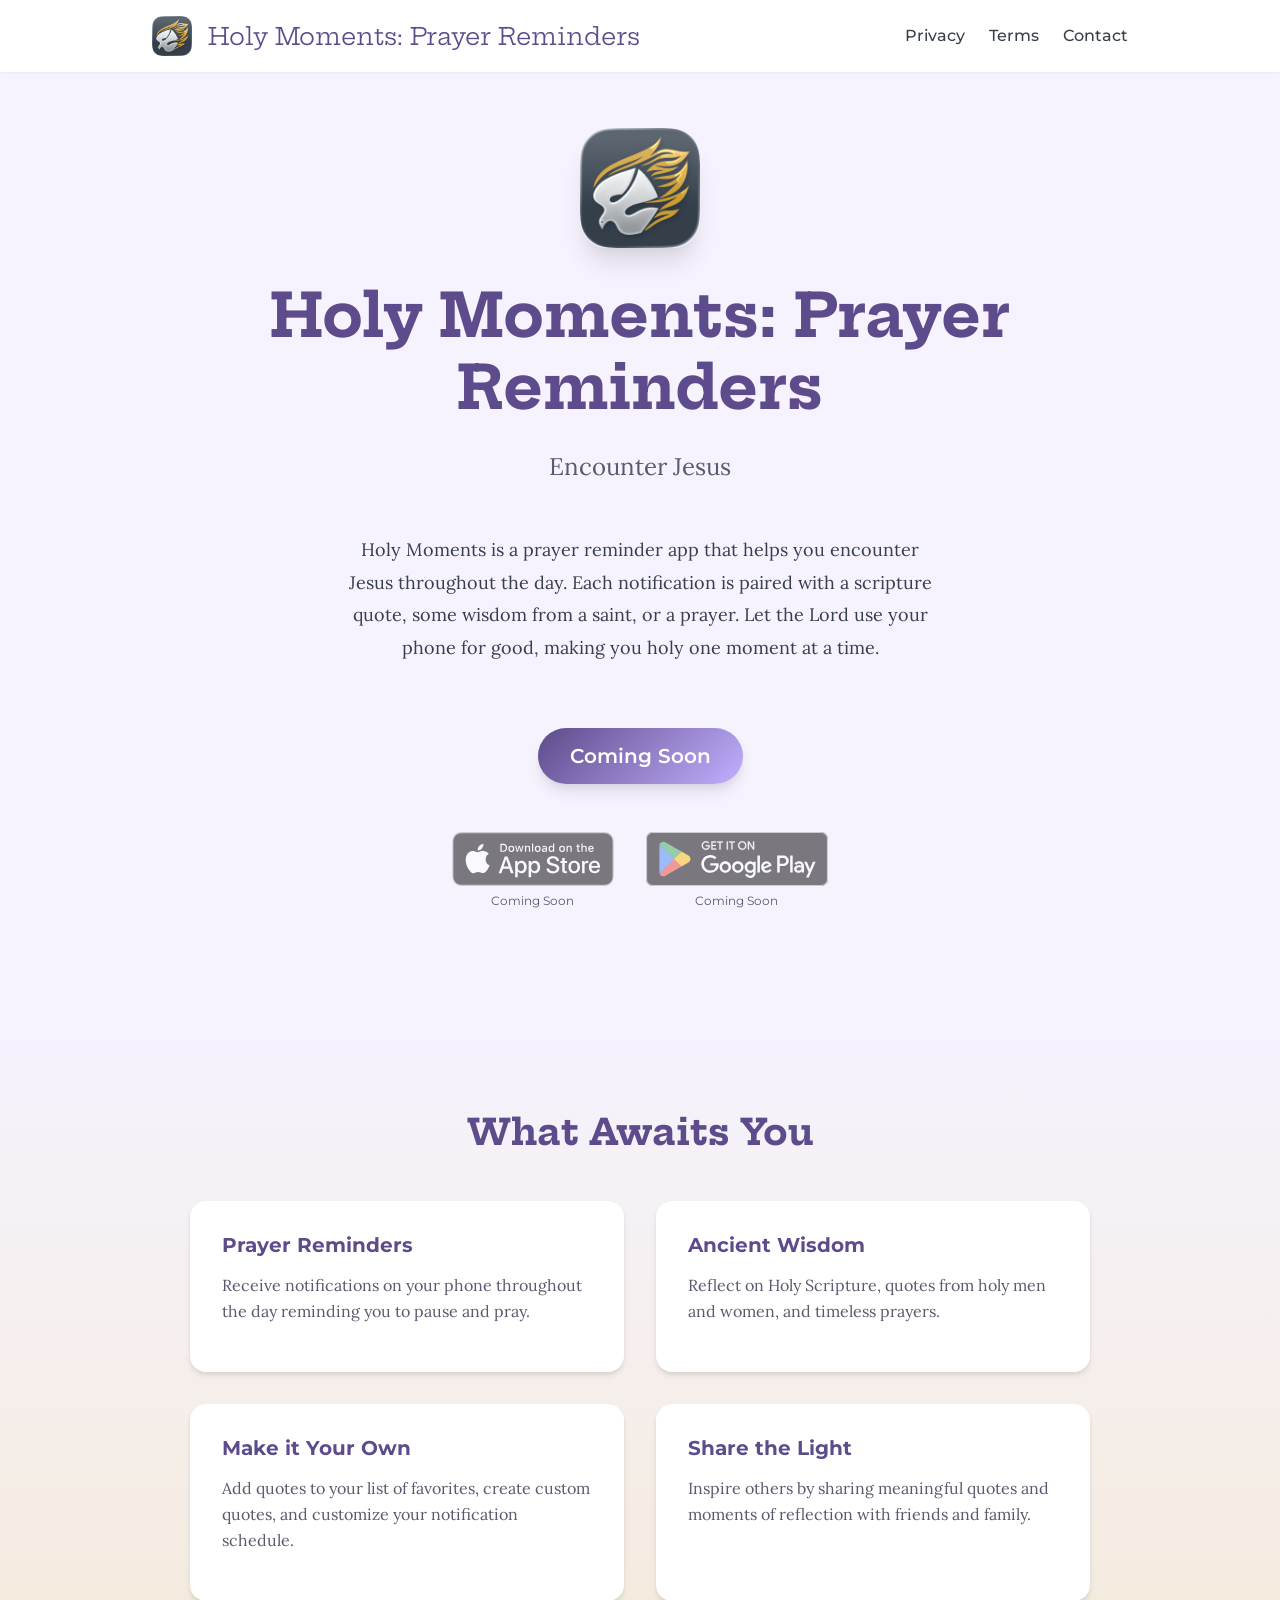
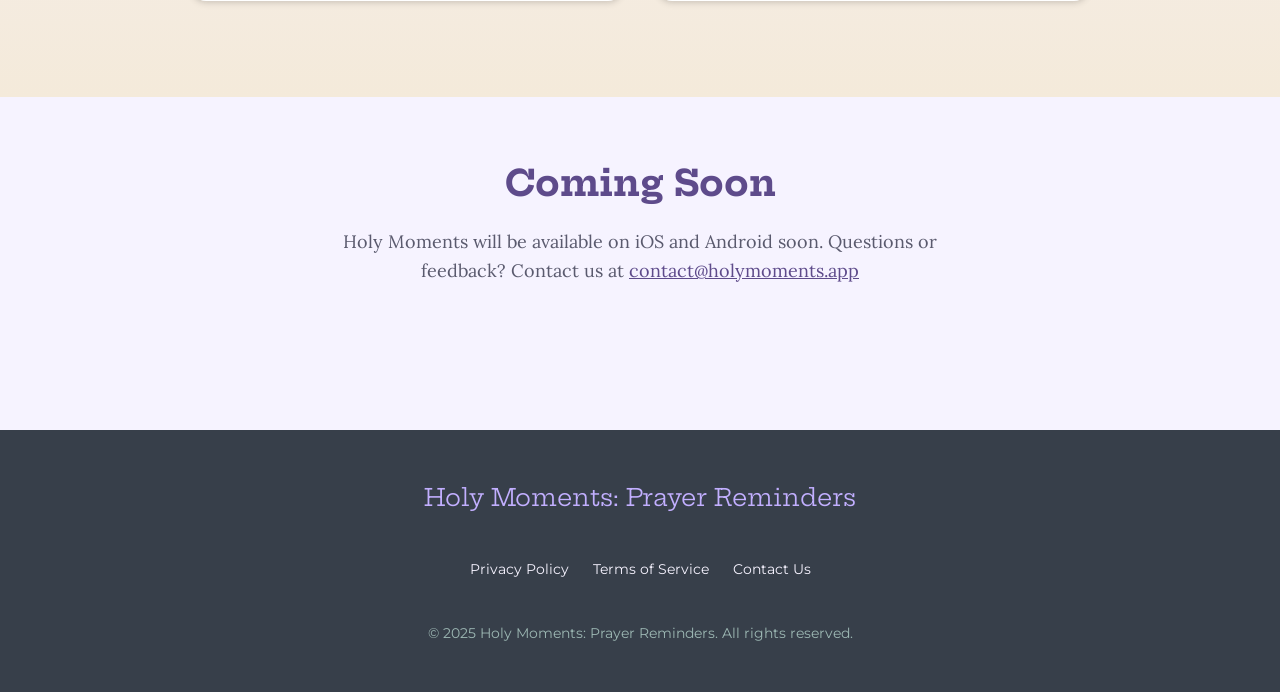
==== commit f374d1f8: "Updating references to Holy Moments to include Prayer Reminders subtitle" ====
--- a/index.html
+++ b/index.html
@@ -6,8 +6,8 @@
     <meta http-equiv="X-UA-Compatible" content="IE=edge" />
 
     <!-- Primary Meta Tags -->
-    <title>Holy Moments</title>
-    <meta name="title" content="Holy Moments" />
+    <title>Holy Moments: Prayer Reminders</title>
+    <meta name="title" content="Holy Moments: Prayer Reminders" />
     <meta
       name="description"
       content="Holy Moments is a prayer reminder app that helps you encounter Jesus throughout the day. Each notification is paired with a scripture quote, some wisdom from a saint, or a prayer. Let the Lord use your phone for good, making you holy one moment at a time."
@@ -16,12 +16,12 @@
       name="keywords"
       content="prayer, meditation, spiritual, holy moments, daily inspiration, ancient wisdom, mindfulness"
     />
-    <meta name="author" content="Holy Moments" />
+    <meta name="author" content="Holy Moments: Prayer Reminders" />
 
     <!-- Open Graph / Facebook -->
     <meta property="og:type" content="website" />
     <meta property="og:url" content="https://holymoments.app/" />
-    <meta property="og:title" content="Holy Moments" />
+    <meta property="og:title" content="Holy Moments: Prayer Reminders" />
     <meta
       property="og:description"
       content="Holy Moments is a prayer reminder app that helps you encounter Jesus throughout the day. Each notification is paired with a scripture quote, some wisdom from a saint, or a prayer. Let the Lord use your phone for good, making you holy one moment at a time."
@@ -32,12 +32,12 @@
     />
     <meta property="og:image:width" content="1200" />
     <meta property="og:image:height" content="630" />
-    <meta property="og:site_name" content="Holy Moments" />
+    <meta property="og:site_name" content="Holy Moments: Prayer Reminders" />
 
     <!-- Twitter Card -->
     <meta name="twitter:card" content="summary_large_image" />
     <meta name="twitter:url" content="https://holymoments.app/" />
-    <meta name="twitter:title" content="Holy Moments" />
+    <meta name="twitter:title" content="Holy Moments: Prayer Reminders" />
     <meta
       name="twitter:description"
       content="Holy Moments is a prayer reminder app that helps you encounter Jesus throughout the day. Each notification is paired with a scripture quote, some wisdom from a saint, or a prayer. Let the Lord use your phone for good, making you holy one moment at a time."
@@ -74,7 +74,7 @@
             alt="Holy Moments Logo"
             class="nav-brand-logo"
           />
-          Holy Moments
+          Holy Moments: Prayer Reminders
         </a>
 
         <!-- Hamburger Menu Button (Mobile Only) -->
@@ -104,7 +104,7 @@
             class="fade-in hero-icon"
           />
 
-          <h1 class="fade-in hero-title">Holy Moments</h1>
+          <h1 class="fade-in hero-title">Holy Moments: Prayer Reminders</h1>
 
           <p class="fade-in hero-subtitle">Encounter Jesus</p>
 
@@ -222,7 +222,7 @@
     <footer class="footer">
       <div class="container">
         <div class="footer-content">
-          <p class="footer-brand">Holy Moments</p>
+          <p class="footer-brand">Holy Moments: Prayer Reminders</p>
 
           <ul class="footer-links">
             <li><a href="/privacy-policy.html">Privacy Policy</a></li>
@@ -231,7 +231,7 @@
           </ul>
 
           <p class="footer-copyright">
-            &copy; 2025 Holy Moments. All rights reserved.
+            &copy; 2025 Holy Moments: Prayer Reminders. All rights reserved.
           </p>
         </div>
       </div>
--- a/styles.css
+++ b/styles.css
@@ -1,4 +1,4 @@
-/* Holy Moments Brand Stylesheet */
+/* Holy Moments: Prayer Reminders Brand Stylesheet */
 /* Last updated: November 13, 2025 */
 
 /* ========================================
@@ -562,20 +562,36 @@
   position: relative;
 }
 
+/* Base styles for both enabled and disabled buttons */
+.app-store-button,
 .app-store-button-disabled {
   display: flex;
   align-items: center;
   justify-content: center;
-  width: 180px;
-  height: 60px;
+  transition: all 0.3s ease;
+}
+
+/* Enabled button styles */
+.app-store-button {
+  cursor: pointer;
+}
+
+.app-store-button:hover {
+  opacity: 0.8;
+  transform: translateY(-2px);
+}
+
+/* Disabled button styles */
+.app-store-button-disabled {
   opacity: 0.5;
   cursor: not-allowed;
-  transition: opacity 0.3s ease;
-}
-
+}
+
+/* Image sizing for both states */
+.app-store-button img,
 .app-store-button-disabled img {
-  width: 100%;
-  height: 100%;
+  height: 54px;
+  width: auto;
   object-fit: contain;
 }
 
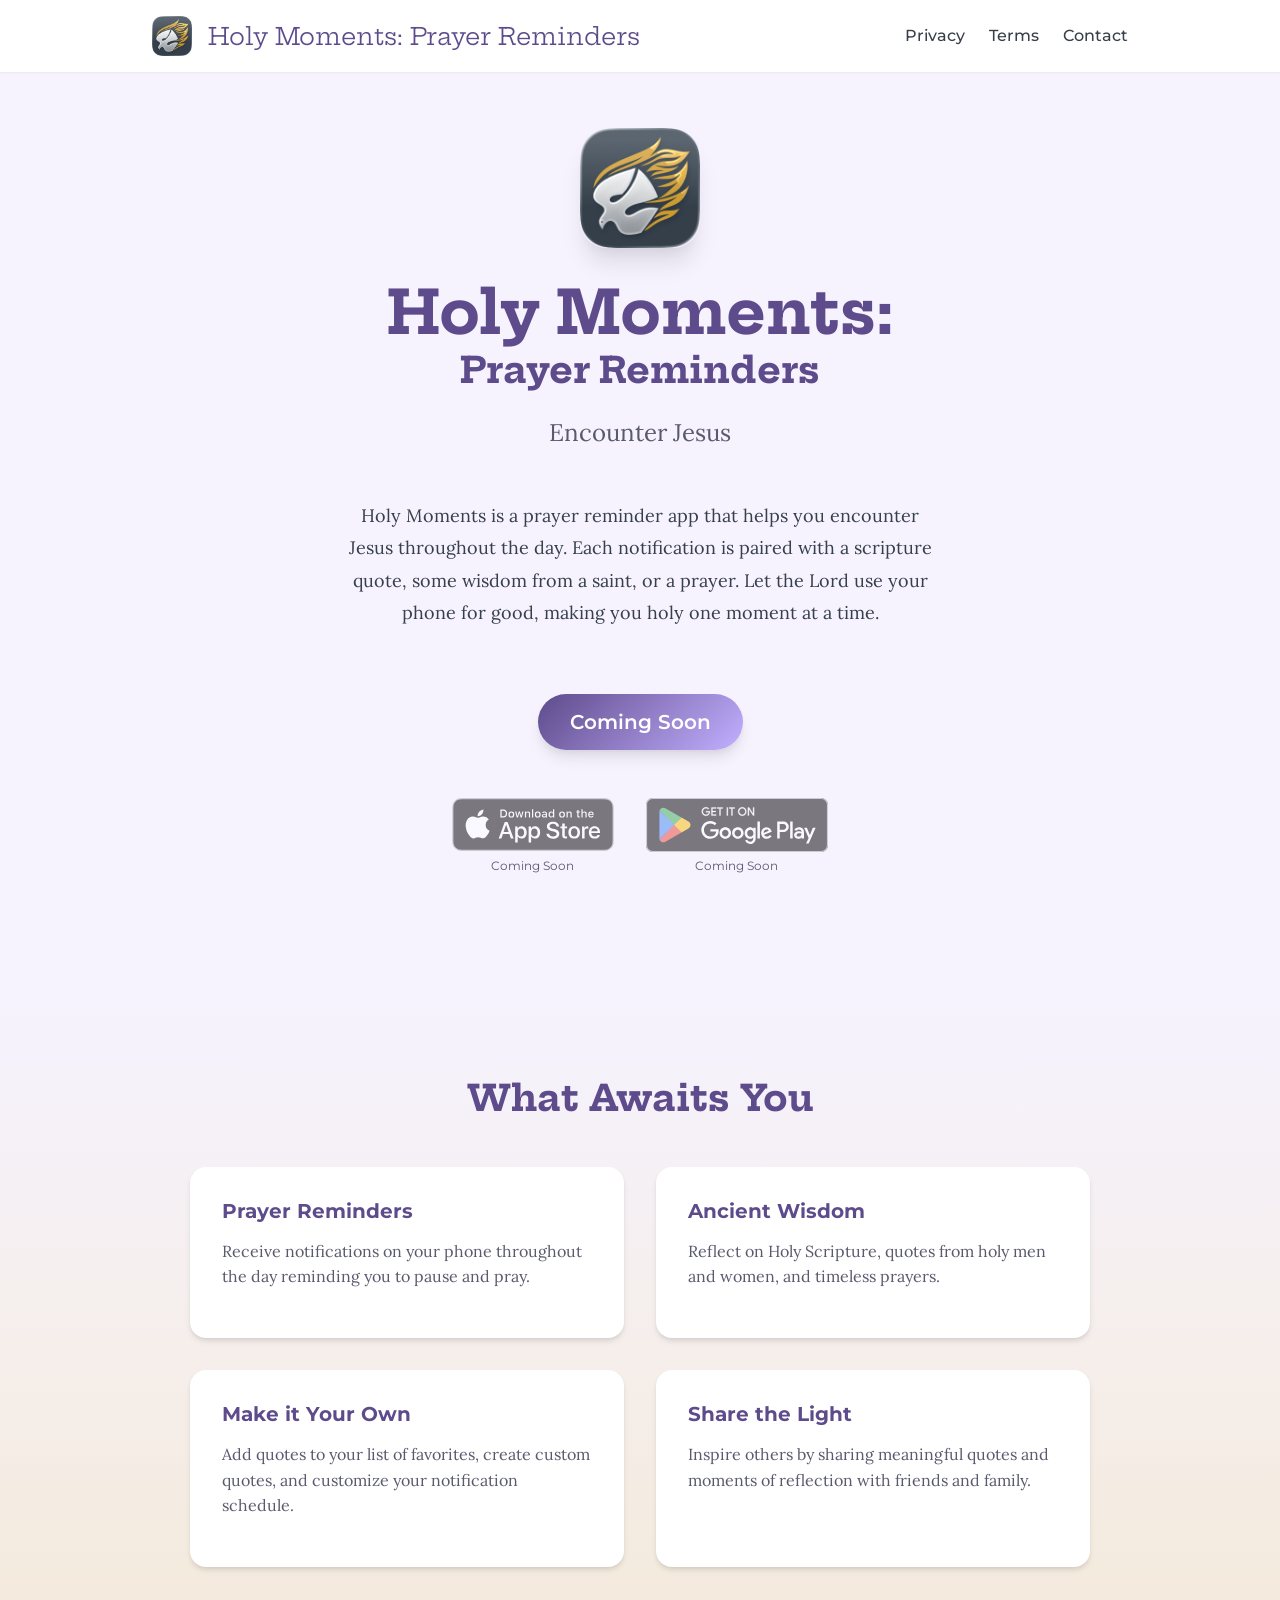
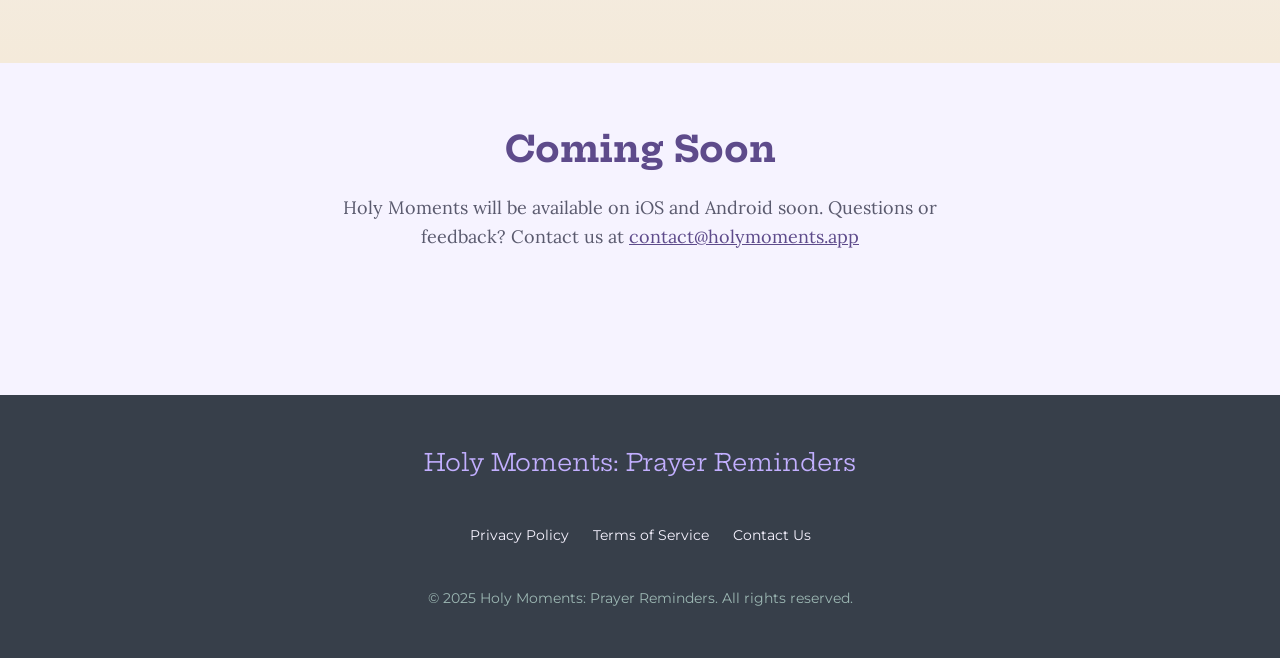
==== commit d9c24710: "Updating styling on the hero title" ====
--- a/index.html
+++ b/index.html
@@ -104,7 +104,8 @@
             class="fade-in hero-icon"
           />
 
-          <h1 class="fade-in hero-title">Holy Moments: Prayer Reminders</h1>
+          <h1 class="fade-in hero-title-primary">Holy Moments:</h1>
+          <h2 class="fade-in hero-title-secondary">Prayer Reminders</h2>
 
           <p class="fade-in hero-subtitle">Encounter Jesus</p>
 
--- a/styles.css
+++ b/styles.css
@@ -4,31 +4,31 @@
 /* ========================================
    GOOGLE FONTS IMPORT
    ======================================== */
-@import url('https://fonts.googleapis.com/css2?family=Hepta+Slab:wght@300;400;500;600;700&family=Lora:ital,wght@0,400;0,500;0,600;0,700;1,400;1,500&family=Montserrat:wght@400;500;600;700&display=swap');
+@import url("https://fonts.googleapis.com/css2?family=Hepta+Slab:wght@300;400;500;600;700&family=Lora:ital,wght@0,400;0,500;0,600;0,700;1,400;1,500&family=Montserrat:wght@400;500;600;700&display=swap");
 
 /* ========================================
    CSS CUSTOM PROPERTIES (VARIABLES)
    ======================================== */
 :root {
   /* Primary Brand Colors */
-  --color-golden-amber: #E6B64E;
-  --color-slate-shadow: #373F4A;
-  --color-royal-violet: #5E4B8B;
-  --color-lavender-mist: #C2AFFF;
-  --color-pale-lavender: #F6F3FF;
-  --color-cream: #F4EADA;
+  --color-golden-amber: #e6b64e;
+  --color-slate-shadow: #373f4a;
+  --color-royal-violet: #5e4b8b;
+  --color-lavender-mist: #c2afff;
+  --color-pale-lavender: #f6f3ff;
+  --color-cream: #f4eada;
 
   /* Supporting Colors */
-  --color-teal-gray: #9CB7B3;
-  --color-toast-green: #30D158;
-  --color-toast-blue: #0A84FF;
-  --color-toast-red: #FF453A;
+  --color-teal-gray: #9cb7b3;
+  --color-toast-green: #30d158;
+  --color-toast-blue: #0a84ff;
+  --color-toast-red: #ff453a;
 
   /* Neutral Colors */
-  --color-pure-white: #FFFFFF;
-  --color-very-light-purple: #FAF9FF;
-  --color-very-light-gray: #FAFAFF;
-  --color-very-dark-gray: #1C2025;
+  --color-pure-white: #ffffff;
+  --color-very-light-purple: #faf9ff;
+  --color-very-light-gray: #fafaff;
+  --color-very-dark-gray: #1c2025;
   --color-very-dark-gray-alt: #181818;
   --color-deep-black: #000000;
 
@@ -42,43 +42,46 @@
   --color-accent-light: var(--color-lavender-mist);
 
   /* Typography */
-  --font-primary: 'Hepta Slab', serif;
-  --font-body: 'Lora', serif;
-  --font-ui: 'Montserrat', sans-serif;
+  --font-primary: "Hepta Slab", serif;
+  --font-body: "Lora", serif;
+  --font-ui: "Montserrat", sans-serif;
 
   /* Font Sizes (Responsive Scale) */
-  --text-xs: 0.75rem;    /* 12px */
-  --text-sm: 0.875rem;   /* 14px */
-  --text-base: 1rem;     /* 16px */
-  --text-lg: 1.125rem;   /* 18px */
-  --text-xl: 1.25rem;    /* 20px */
-  --text-2xl: 1.5rem;    /* 24px */
-  --text-3xl: 1.875rem;  /* 30px */
-  --text-4xl: 2.25rem;   /* 36px */
-  --text-5xl: 3rem;      /* 48px */
-  --text-6xl: 3.75rem;   /* 60px */
+  --text-xs: 0.75rem; /* 12px */
+  --text-sm: 0.875rem; /* 14px */
+  --text-base: 1rem; /* 16px */
+  --text-lg: 1.125rem; /* 18px */
+  --text-xl: 1.25rem; /* 20px */
+  --text-2xl: 1.5rem; /* 24px */
+  --text-3xl: 1.875rem; /* 30px */
+  --text-4xl: 2.25rem; /* 36px */
+  --text-5xl: 3rem; /* 48px */
+  --text-6xl: 3.75rem; /* 60px */
 
   /* Spacing */
-  --spacing-xs: 0.5rem;   /* 8px */
-  --spacing-sm: 1rem;     /* 16px */
-  --spacing-md: 1.5rem;   /* 24px */
-  --spacing-lg: 2rem;     /* 32px */
-  --spacing-xl: 3rem;     /* 48px */
-  --spacing-2xl: 4rem;    /* 64px */
-  --spacing-3xl: 6rem;    /* 96px */
+  --spacing-xs: 0.5rem; /* 8px */
+  --spacing-sm: 1rem; /* 16px */
+  --spacing-md: 1.5rem; /* 24px */
+  --spacing-lg: 2rem; /* 32px */
+  --spacing-xl: 3rem; /* 48px */
+  --spacing-2xl: 4rem; /* 64px */
+  --spacing-3xl: 6rem; /* 96px */
 
   /* Border Radius */
-  --radius-sm: 0.25rem;   /* 4px */
-  --radius-md: 0.5rem;    /* 8px */
-  --radius-lg: 1rem;      /* 16px */
-  --radius-xl: 1.5rem;    /* 24px */
+  --radius-sm: 0.25rem; /* 4px */
+  --radius-md: 0.5rem; /* 8px */
+  --radius-lg: 1rem; /* 16px */
+  --radius-xl: 1.5rem; /* 24px */
   --radius-full: 9999px;
 
   /* Shadows */
   --shadow-sm: 0 1px 2px 0 rgba(0, 0, 0, 0.05);
-  --shadow-md: 0 4px 6px -1px rgba(0, 0, 0, 0.1), 0 2px 4px -1px rgba(0, 0, 0, 0.06);
-  --shadow-lg: 0 10px 15px -3px rgba(0, 0, 0, 0.1), 0 4px 6px -2px rgba(0, 0, 0, 0.05);
-  --shadow-xl: 0 20px 25px -5px rgba(0, 0, 0, 0.1), 0 10px 10px -5px rgba(0, 0, 0, 0.04);
+  --shadow-md: 0 4px 6px -1px rgba(0, 0, 0, 0.1),
+    0 2px 4px -1px rgba(0, 0, 0, 0.06);
+  --shadow-lg: 0 10px 15px -3px rgba(0, 0, 0, 0.1),
+    0 4px 6px -2px rgba(0, 0, 0, 0.05);
+  --shadow-xl: 0 20px 25px -5px rgba(0, 0, 0, 0.1),
+    0 10px 10px -5px rgba(0, 0, 0, 0.04);
 
   /* Transitions */
   --transition-fast: 150ms ease-in-out;
@@ -134,7 +137,12 @@
 /* ========================================
    TYPOGRAPHY
    ======================================== */
-h1, h2, h3, h4, h5, h6 {
+h1,
+h2,
+h3,
+h4,
+h5,
+h6 {
   font-family: var(--font-primary);
   line-height: 1.2;
   margin-bottom: var(--spacing-sm);
@@ -181,7 +189,8 @@
   color: var(--color-accent-light);
 }
 
-strong, b {
+strong,
+b {
   font-weight: 600;
 }
 
@@ -446,7 +455,8 @@
   border-radius: var(--radius-lg);
   padding: var(--spacing-lg);
   box-shadow: var(--shadow-md);
-  transition: transform var(--transition-base), box-shadow var(--transition-base);
+  transition: transform var(--transition-base),
+    box-shadow var(--transition-base);
 }
 
 @media (prefers-color-scheme: dark) {
@@ -462,13 +472,21 @@
 
 /* Features Section Styling */
 .features-section {
-  background: linear-gradient(180deg, var(--color-pale-lavender) 0%, var(--color-cream) 100%);
+  background: linear-gradient(
+    180deg,
+    var(--color-pale-lavender) 0%,
+    var(--color-cream) 100%
+  );
   padding: var(--spacing-3xl) 0;
 }
 
 @media (prefers-color-scheme: dark) {
   .features-section {
-    background: linear-gradient(180deg, #2a313a 0%, var(--color-deep-black) 100%);
+    background: linear-gradient(
+      180deg,
+      #2a313a 0%,
+      var(--color-deep-black) 100%
+    );
   }
 }
 
@@ -518,6 +536,20 @@
   margin-bottom: var(--spacing-md);
 }
 
+.hero-title-primary {
+  color: var(--color-accent);
+  font-size: var(--text-6xl);
+  margin-bottom: 0.25rem;
+  line-height: 1.1;
+}
+
+.hero-title-secondary {
+  color: var(--color-accent);
+  font-size: var(--text-4xl);
+  margin-bottom: var(--spacing-md);
+  line-height: 1.1;
+}
+
 .hero-subtitle {
   font-family: var(--font-body);
   font-size: var(--text-2xl);
@@ -539,7 +571,11 @@
 
 .coming-soon-badge {
   display: inline-block;
-  background: linear-gradient(135deg, var(--color-accent), var(--color-lavender-mist));
+  background: linear-gradient(
+    135deg,
+    var(--color-accent),
+    var(--color-lavender-mist)
+  );
   color: var(--color-pure-white);
   padding: 0.75rem 2rem;
   border-radius: var(--radius-full);
@@ -735,9 +771,9 @@
    ======================================== */
 @media (max-width: 768px) {
   :root {
-    --text-5xl: 2.25rem;  /* 36px on mobile */
+    --text-5xl: 2.25rem; /* 36px on mobile */
     --text-4xl: 1.875rem; /* 30px on mobile */
-    --text-3xl: 1.5rem;   /* 24px on mobile */
+    --text-3xl: 1.5rem; /* 24px on mobile */
   }
 
   h1 {
@@ -752,7 +788,7 @@
 @media (max-width: 480px) {
   :root {
     --text-5xl: 1.875rem; /* 30px on small mobile */
-    --text-4xl: 1.5rem;   /* 24px on small mobile */
+    --text-4xl: 1.5rem; /* 24px on small mobile */
   }
 
   .container {
@@ -768,31 +804,75 @@
 /* ========================================
    UTILITY CLASSES
    ======================================== */
-.mt-xs { margin-top: var(--spacing-xs); }
-.mt-sm { margin-top: var(--spacing-sm); }
-.mt-md { margin-top: var(--spacing-md); }
-.mt-lg { margin-top: var(--spacing-lg); }
-.mt-xl { margin-top: var(--spacing-xl); }
-.mt-2xl { margin-top: var(--spacing-2xl); }
-
-.mb-xs { margin-bottom: var(--spacing-xs); }
-.mb-sm { margin-bottom: var(--spacing-sm); }
-.mb-md { margin-bottom: var(--spacing-md); }
-.mb-lg { margin-bottom: var(--spacing-lg); }
-.mb-xl { margin-bottom: var(--spacing-xl); }
-.mb-2xl { margin-bottom: var(--spacing-2xl); }
-
-.pt-xs { padding-top: var(--spacing-xs); }
-.pt-sm { padding-top: var(--spacing-sm); }
-.pt-md { padding-top: var(--spacing-md); }
-.pt-lg { padding-top: var(--spacing-lg); }
-.pt-xl { padding-top: var(--spacing-xl); }
-
-.pb-xs { padding-bottom: var(--spacing-xs); }
-.pb-sm { padding-bottom: var(--spacing-sm); }
-.pb-md { padding-bottom: var(--spacing-md); }
-.pb-lg { padding-bottom: var(--spacing-lg); }
-.pb-xl { padding-bottom: var(--spacing-xl); }
+.mt-xs {
+  margin-top: var(--spacing-xs);
+}
+.mt-sm {
+  margin-top: var(--spacing-sm);
+}
+.mt-md {
+  margin-top: var(--spacing-md);
+}
+.mt-lg {
+  margin-top: var(--spacing-lg);
+}
+.mt-xl {
+  margin-top: var(--spacing-xl);
+}
+.mt-2xl {
+  margin-top: var(--spacing-2xl);
+}
+
+.mb-xs {
+  margin-bottom: var(--spacing-xs);
+}
+.mb-sm {
+  margin-bottom: var(--spacing-sm);
+}
+.mb-md {
+  margin-bottom: var(--spacing-md);
+}
+.mb-lg {
+  margin-bottom: var(--spacing-lg);
+}
+.mb-xl {
+  margin-bottom: var(--spacing-xl);
+}
+.mb-2xl {
+  margin-bottom: var(--spacing-2xl);
+}
+
+.pt-xs {
+  padding-top: var(--spacing-xs);
+}
+.pt-sm {
+  padding-top: var(--spacing-sm);
+}
+.pt-md {
+  padding-top: var(--spacing-md);
+}
+.pt-lg {
+  padding-top: var(--spacing-lg);
+}
+.pt-xl {
+  padding-top: var(--spacing-xl);
+}
+
+.pb-xs {
+  padding-bottom: var(--spacing-xs);
+}
+.pb-sm {
+  padding-bottom: var(--spacing-sm);
+}
+.pb-md {
+  padding-bottom: var(--spacing-md);
+}
+.pb-lg {
+  padding-bottom: var(--spacing-lg);
+}
+.pb-xl {
+  padding-bottom: var(--spacing-xl);
+}
 
 .fade-in {
   animation: fadeIn var(--transition-slow) ease-in;
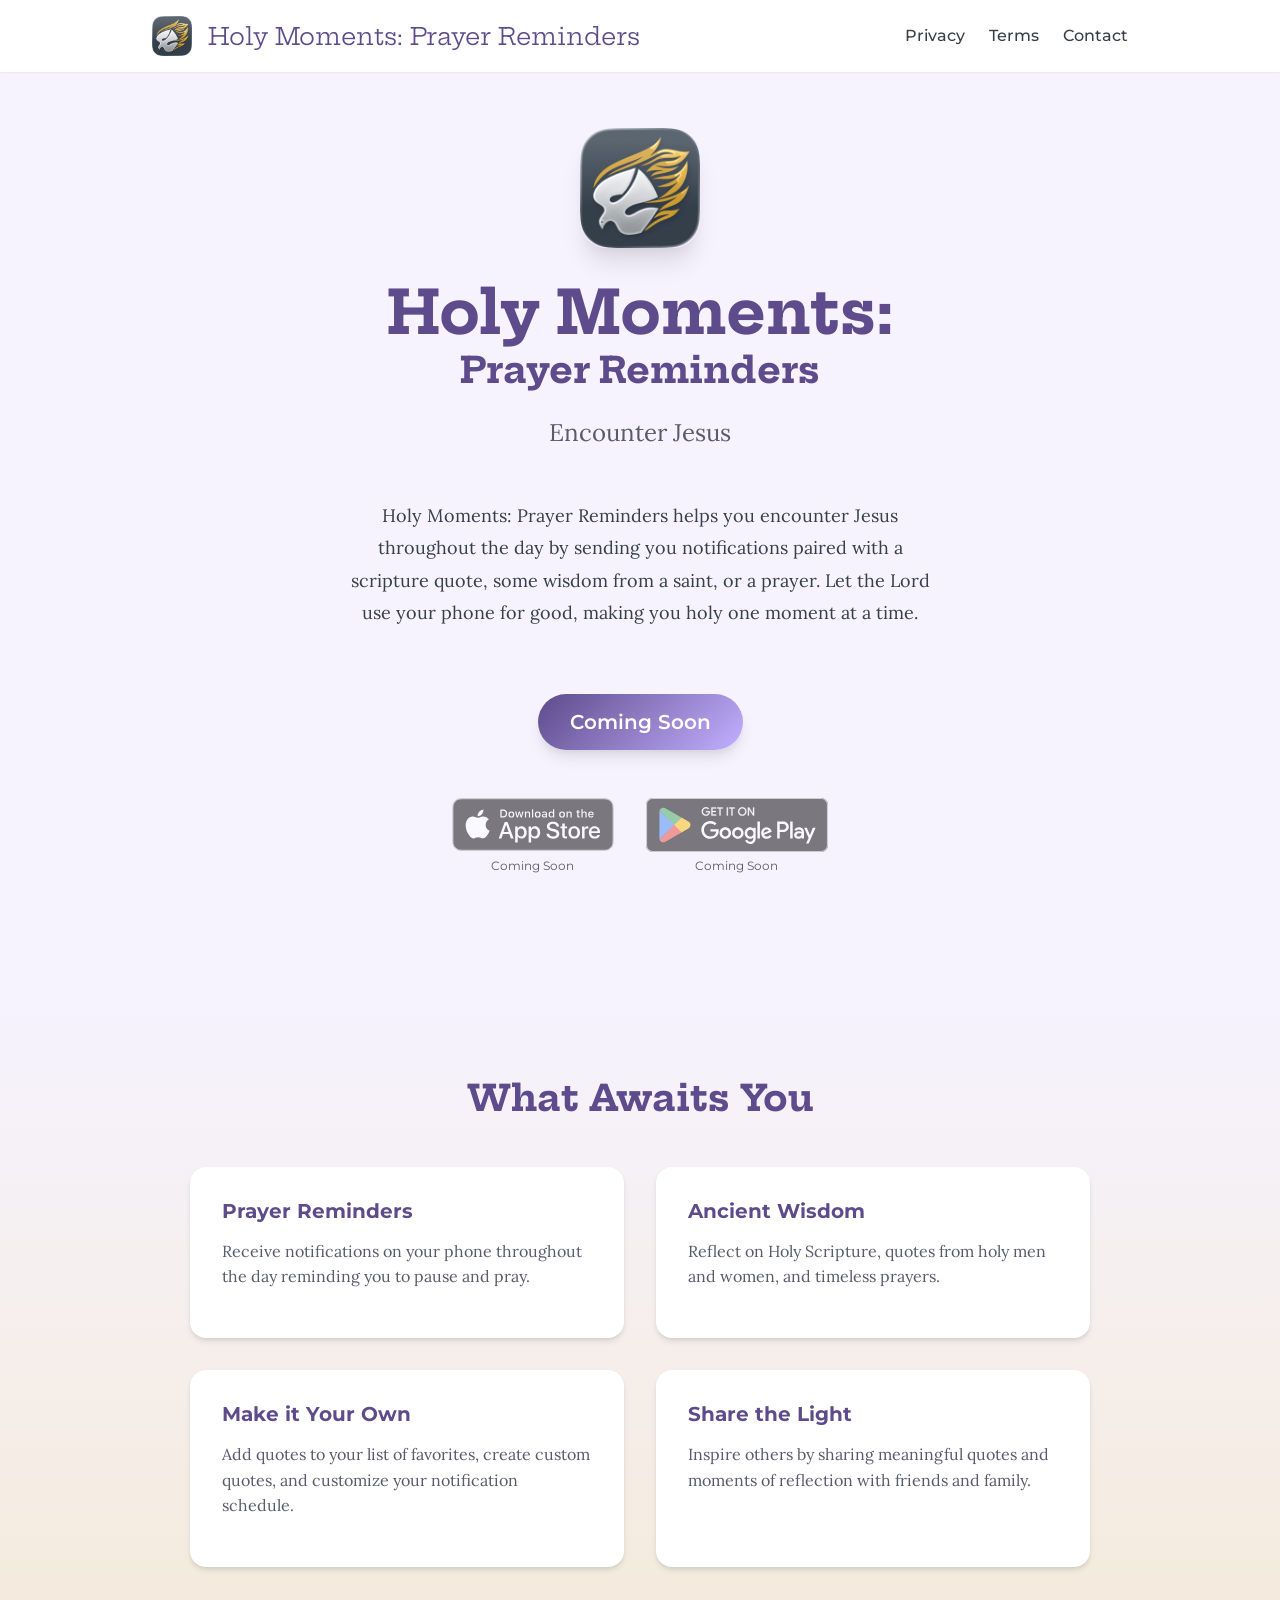
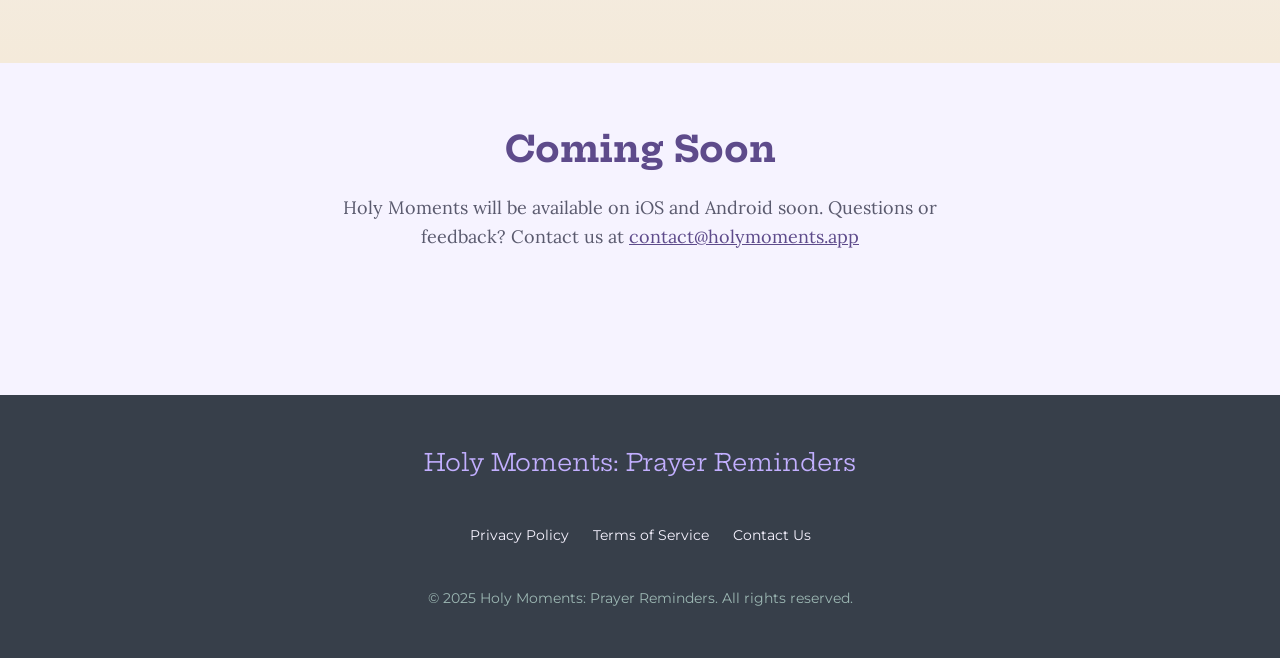
==== commit 7a066bf9: "Updating app description" ====
--- a/index.html
+++ b/index.html
@@ -10,7 +10,7 @@
     <meta name="title" content="Holy Moments: Prayer Reminders" />
     <meta
       name="description"
-      content="Holy Moments is a prayer reminder app that helps you encounter Jesus throughout the day. Each notification is paired with a scripture quote, some wisdom from a saint, or a prayer. Let the Lord use your phone for good, making you holy one moment at a time."
+      content="Holy Moments: Prayer Reminders helps you encounter Jesus throughout the day by sending you notifications paired with a scripture quote, some wisdom from a saint, or a prayer. Let the Lord use your phone for good, making you holy one moment at a time."
     />
     <meta
       name="keywords"
@@ -24,7 +24,7 @@
     <meta property="og:title" content="Holy Moments: Prayer Reminders" />
     <meta
       property="og:description"
-      content="Holy Moments is a prayer reminder app that helps you encounter Jesus throughout the day. Each notification is paired with a scripture quote, some wisdom from a saint, or a prayer. Let the Lord use your phone for good, making you holy one moment at a time."
+      content="Holy Moments: Prayer Reminders helps you encounter Jesus throughout the day by sending you notifications paired with a scripture quote, some wisdom from a saint, or a prayer. Let the Lord use your phone for good, making you holy one moment at a time."
     />
     <meta
       property="og:image"
@@ -40,7 +40,7 @@
     <meta name="twitter:title" content="Holy Moments: Prayer Reminders" />
     <meta
       name="twitter:description"
-      content="Holy Moments is a prayer reminder app that helps you encounter Jesus throughout the day. Each notification is paired with a scripture quote, some wisdom from a saint, or a prayer. Let the Lord use your phone for good, making you holy one moment at a time."
+      content="Holy Moments: Prayer Reminders helps you encounter Jesus throughout the day by sending you notifications paired with a scripture quote, some wisdom from a saint, or a prayer. Let the Lord use your phone for good, making you holy one moment at a time."
     />
     <meta
       name="twitter:image"
@@ -111,8 +111,8 @@
 
           <div class="fade-in hero-description-wrapper">
             <p class="hero-description">
-              Holy Moments is a prayer reminder app that helps you encounter
-              Jesus throughout the day. Each notification is paired with a
+              Holy Moments: Prayer Reminders helps you encounter Jesus
+              throughout the day by sending you notifications paired with a
               scripture quote, some wisdom from a saint, or a prayer. Let the
               Lord use your phone for good, making you holy one moment at a
               time.
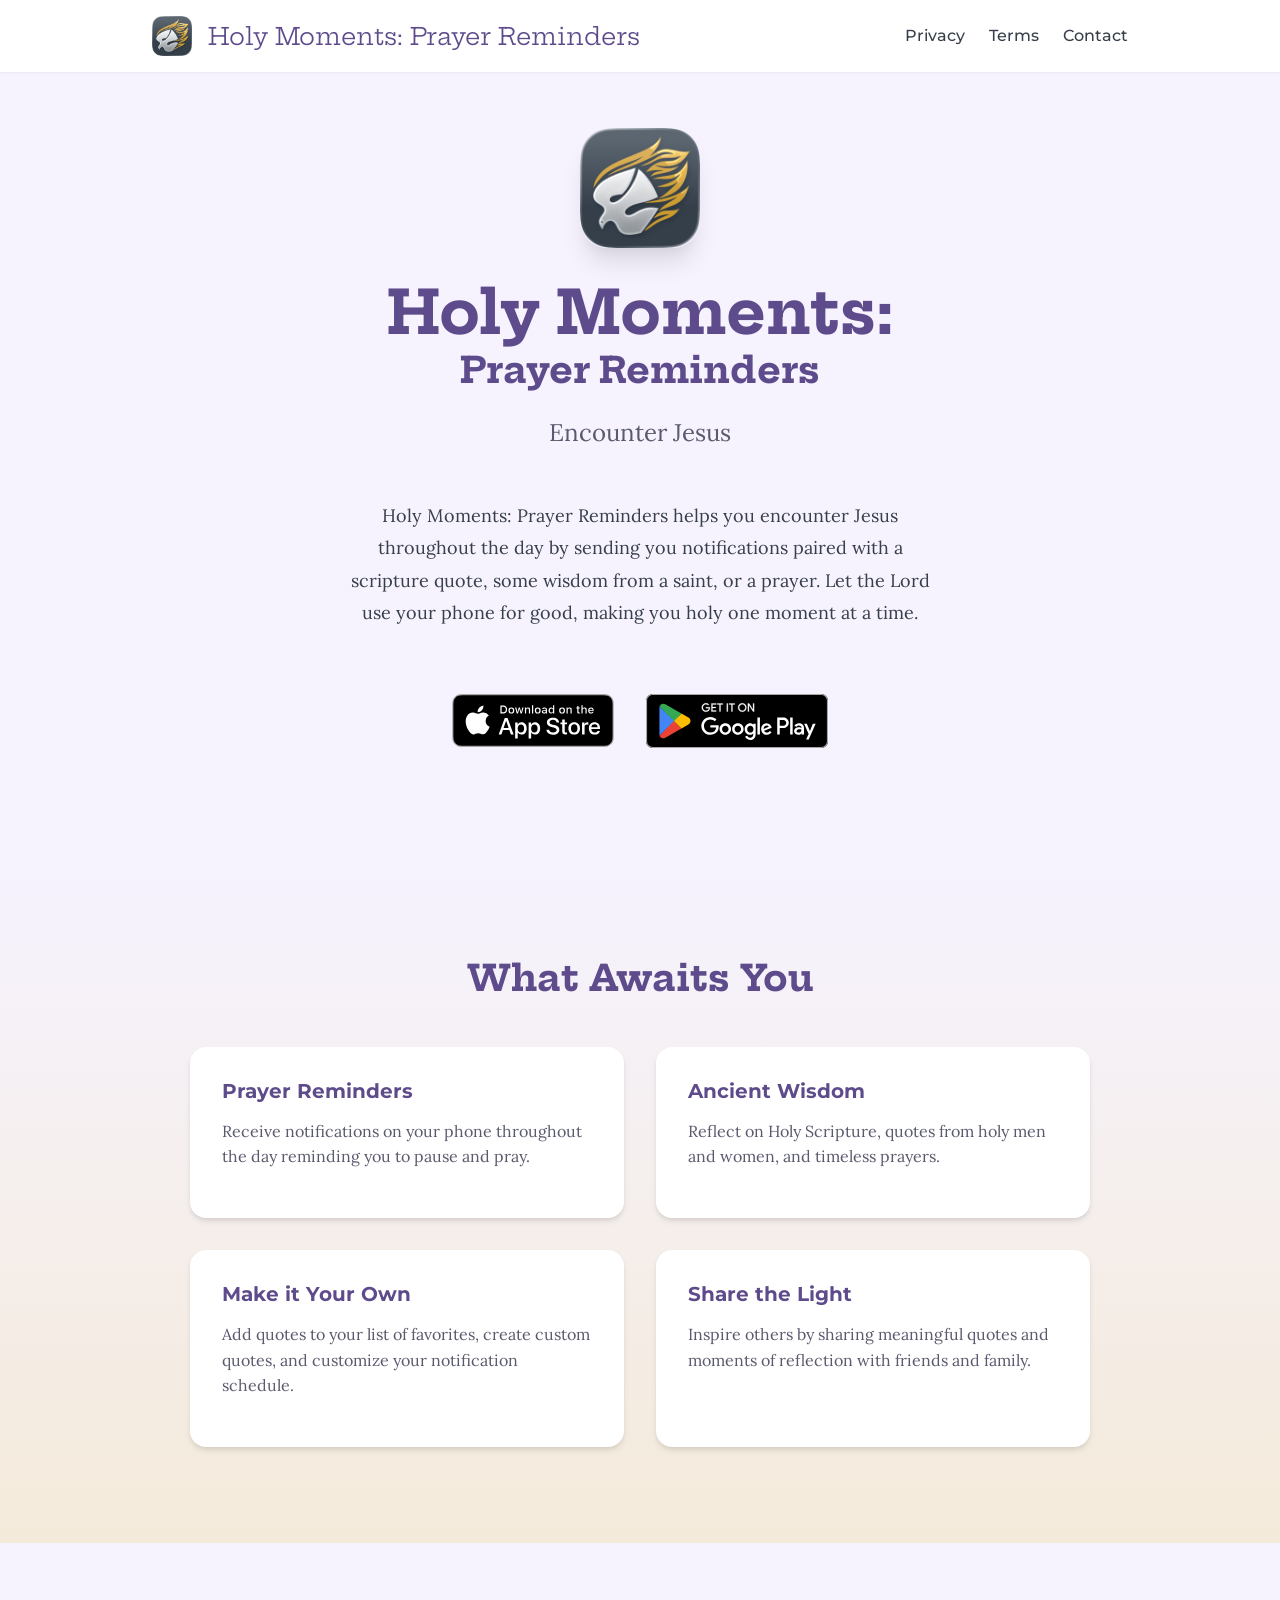
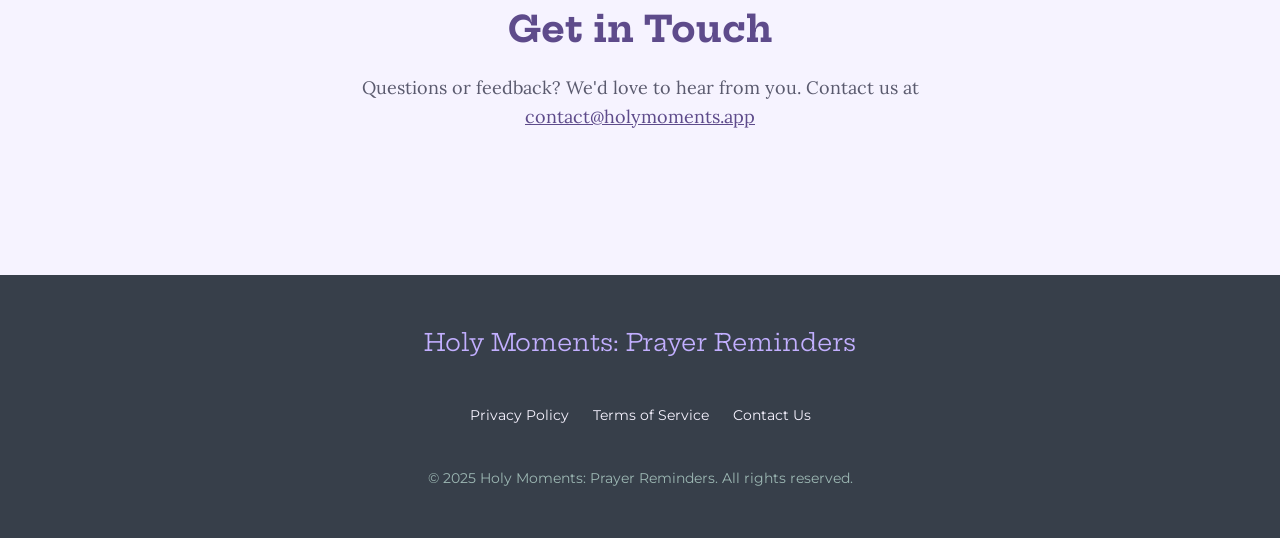
==== commit 013bb357: "Enable app store links and update call to action section" ====
--- a/index.html
+++ b/index.html
@@ -119,41 +119,36 @@
             </p>
           </div>
 
-          <!-- Coming Soon Badge -->
-          <div class="fade-in coming-soon-badge">Coming Soon</div>
-
           <!-- App Store Buttons -->
           <div class="fade-in app-store-buttons-wrapper">
-            <!-- App Store Button (Disabled) -->
+            <!-- App Store Button -->
             <div class="app-store-button-container">
               <a
-                href="#"
-                aria-disabled="true"
-                onclick="return false;"
-                class="app-store-button-disabled"
+                href="https://apps.apple.com/us/app/holy-moments-prayer-reminders/id6754576481"
+                target="_blank"
+                rel="noopener noreferrer"
+                class="app-store-button"
               >
                 <img
                   src="Download_on_the_App_Store_Badge_US-UK_RGB_blk_092917.svg"
                   alt="Download on the App Store"
                 />
               </a>
-              <span class="app-store-button-label">Coming Soon</span>
-            </div>
-
-            <!-- Google Play Button (Disabled) -->
+            </div>
+
+            <!-- Google Play Button -->
             <div class="app-store-button-container">
               <a
-                href="#"
-                aria-disabled="true"
-                onclick="return false;"
-                class="app-store-button-disabled"
+                href="https://play.google.com/store/apps/details?id=app.holymoments.holymoments"
+                target="_blank"
+                rel="noopener noreferrer"
+                class="app-store-button"
               >
                 <img
                   src="GetItOnGooglePlay_Badge_Web_color_English.svg"
                   alt="Get it on Google Play"
                 />
               </a>
-              <span class="app-store-button-label">Coming Soon</span>
             </div>
           </div>
         </div>
@@ -207,10 +202,9 @@
       <!-- Call to Action Section -->
       <section class="section text-center">
         <div class="container cta-container">
-          <h2 class="mb-md section-heading">Coming Soon</h2>
+          <h2 class="mb-md section-heading">Get in Touch</h2>
           <p class="cta-text">
-            Holy Moments will be available on iOS and Android soon. Questions or
-            feedback? Contact us at
+            Questions or feedback? We'd love to hear from you. Contact us at
             <a href="mailto:contact@holymoments.app" class="cta-link"
               >contact@holymoments.app</a
             >
--- a/styles.css
+++ b/styles.css
@@ -301,42 +301,6 @@
   padding: 0.5rem 1rem;
 }
 
-/* App Store Buttons */
-.app-store-button {
-  display: inline-flex;
-  align-items: center;
-  justify-content: center;
-  background-color: var(--color-deep-black);
-  color: var(--color-pure-white);
-  padding: 0.75rem 1.5rem;
-  border-radius: var(--radius-md);
-  font-family: var(--font-ui);
-  font-size: var(--text-sm);
-  font-weight: 500;
-  text-decoration: none;
-  transition: all var(--transition-base);
-  min-width: 160px;
-}
-
-.app-store-button:hover:not(.disabled) {
-  background-color: #2c2c2c;
-  transform: translateY(-2px);
-  box-shadow: var(--shadow-lg);
-  color: var(--color-pure-white);
-}
-
-.app-store-button.disabled {
-  opacity: 0.4;
-  cursor: not-allowed;
-  background-color: var(--color-very-dark-gray);
-}
-
-.app-store-button svg,
-.app-store-button img {
-  margin-right: 0.5rem;
-  width: 24px;
-  height: 24px;
-}
 
 /* ========================================
    NAVIGATION
@@ -591,7 +555,7 @@
   gap: var(--spacing-lg);
   justify-content: center;
   flex-wrap: wrap;
-  margin-bottom: var(--spacing-2xl);
+  margin-bottom: var(--spacing-xl);
 }
 
 .app-store-button-container {
